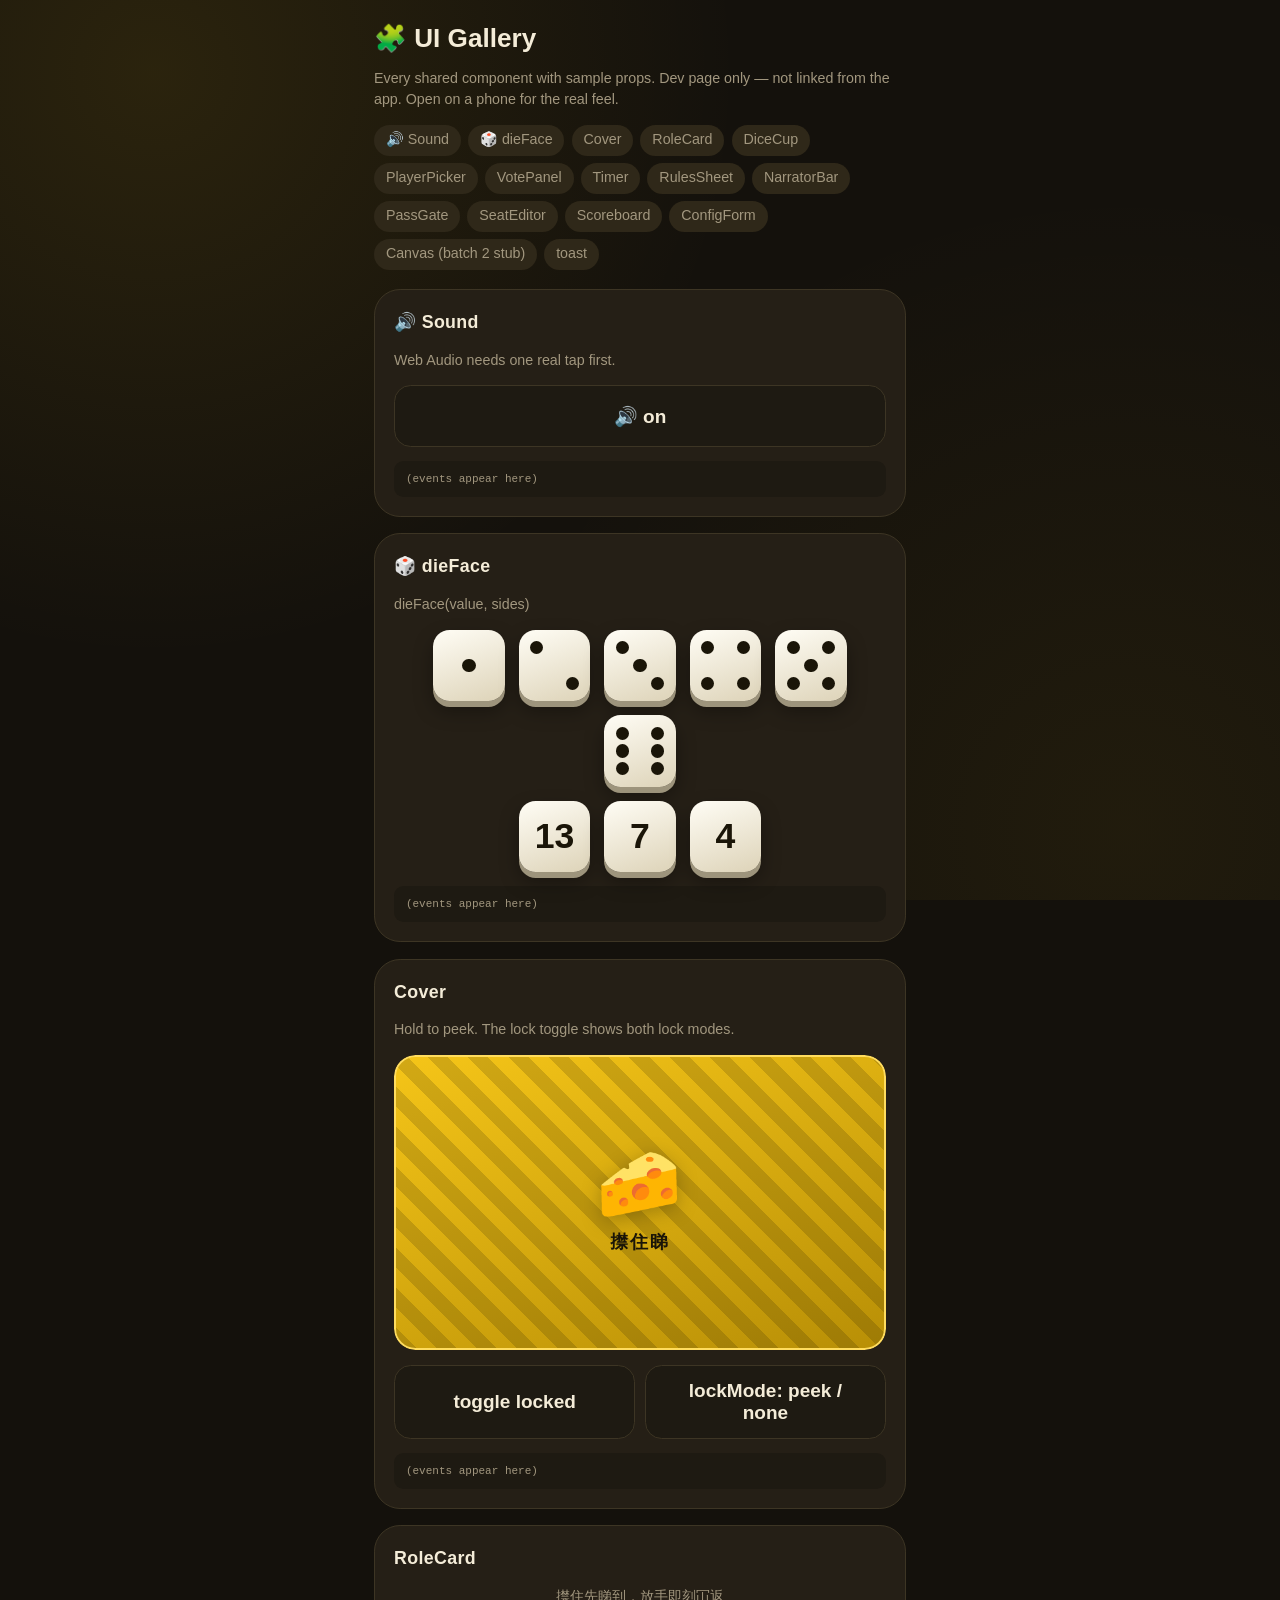
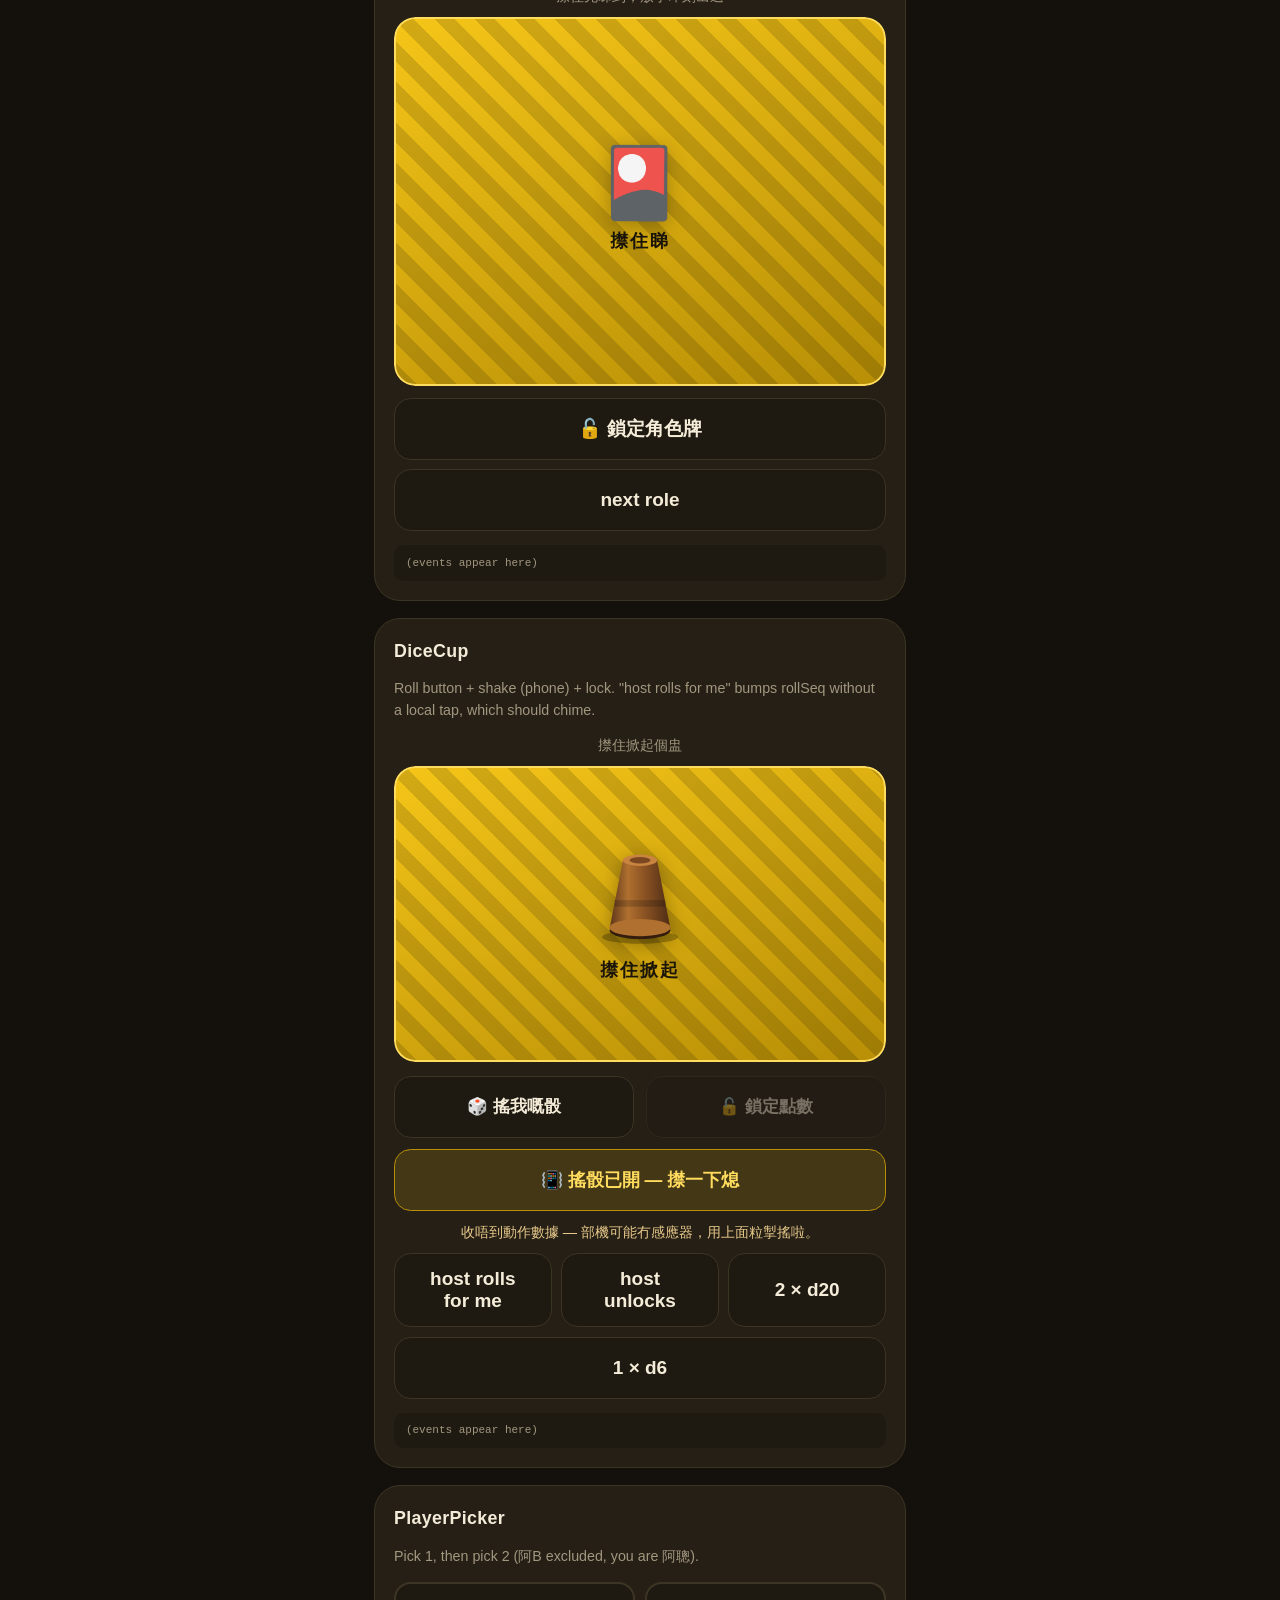
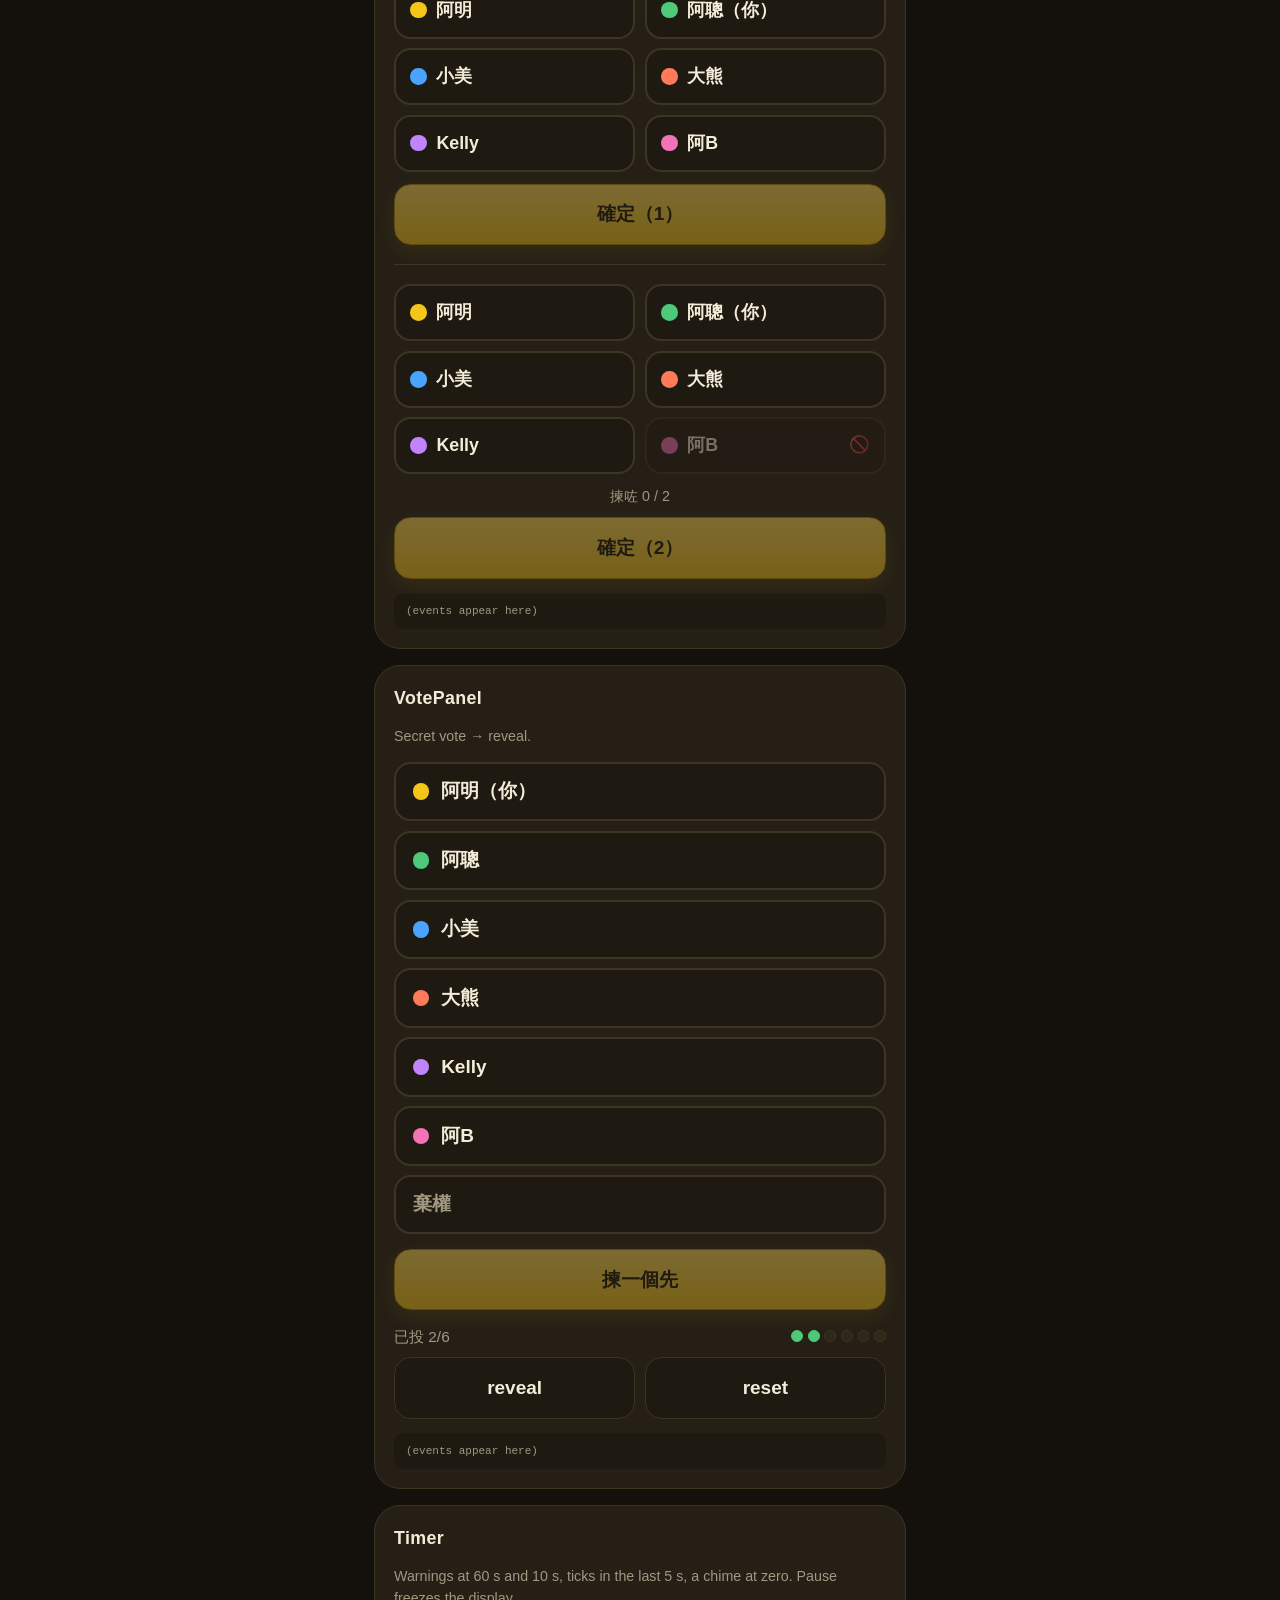
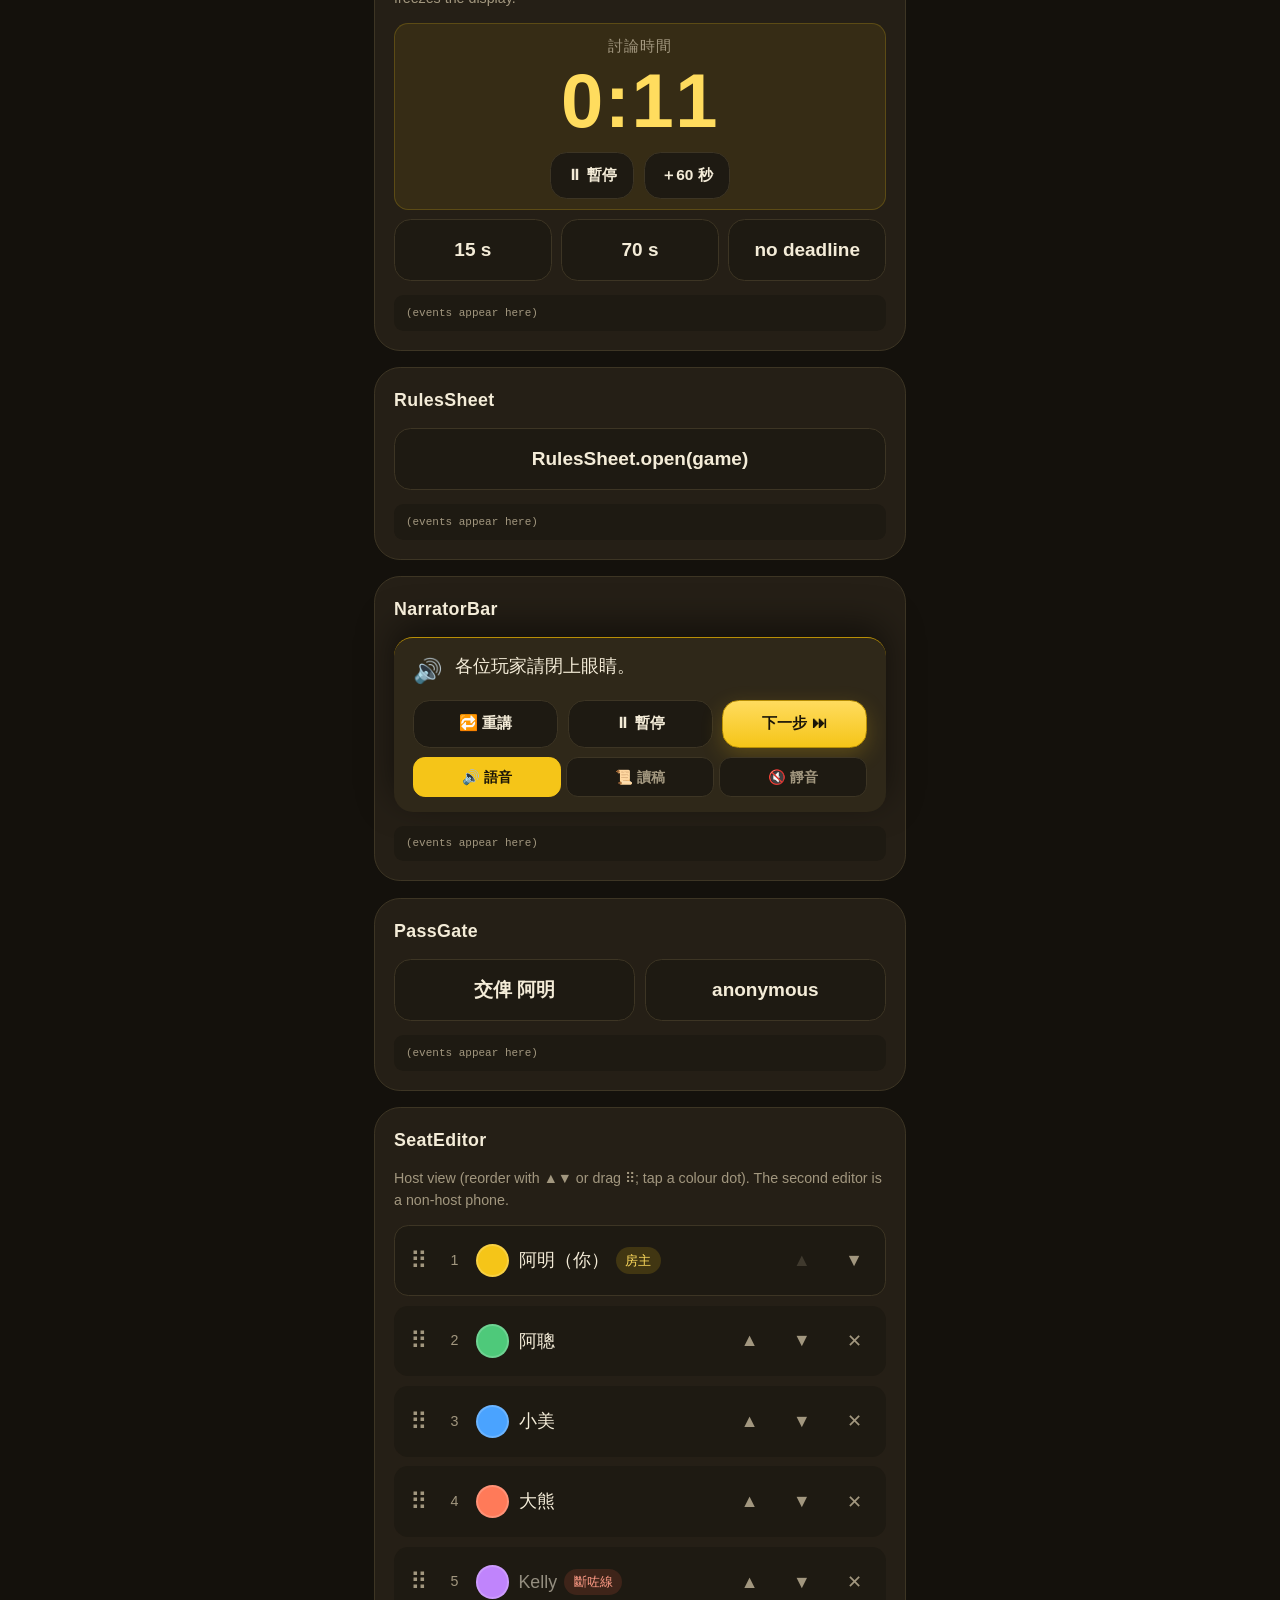
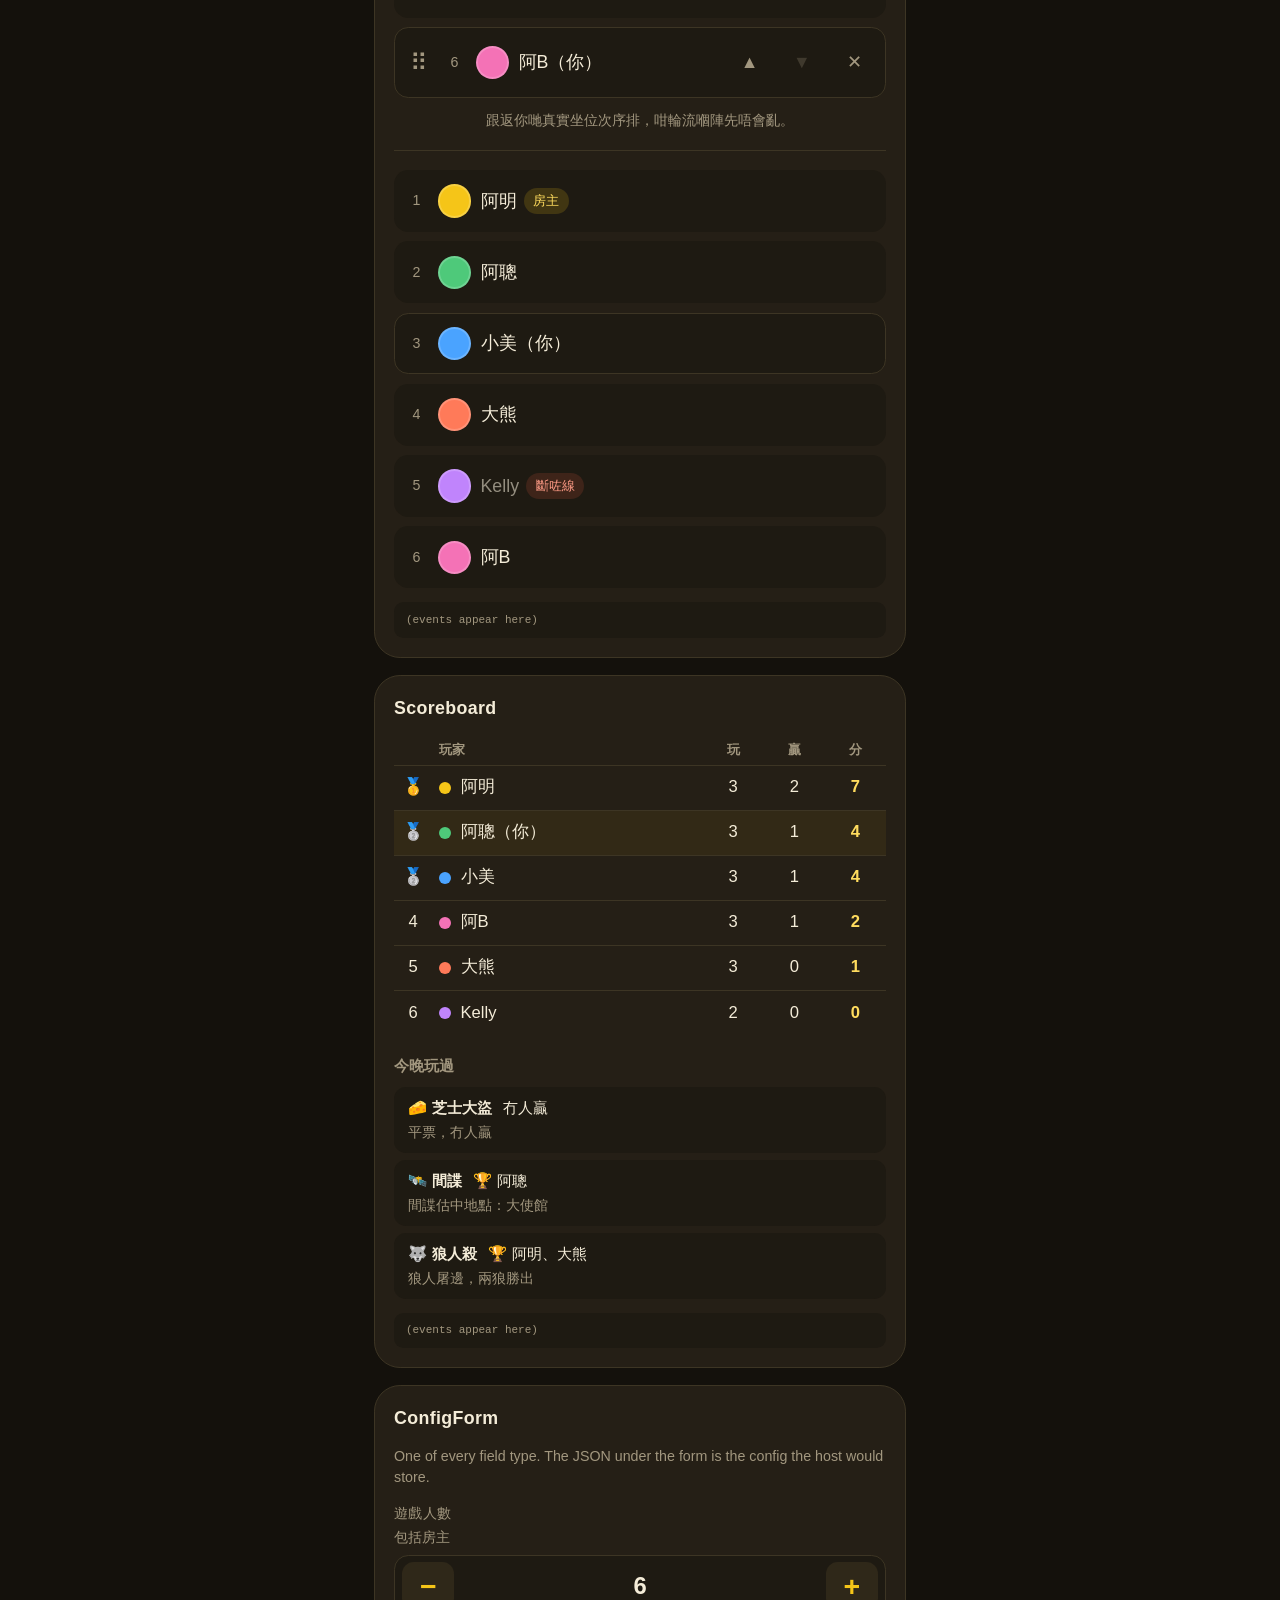
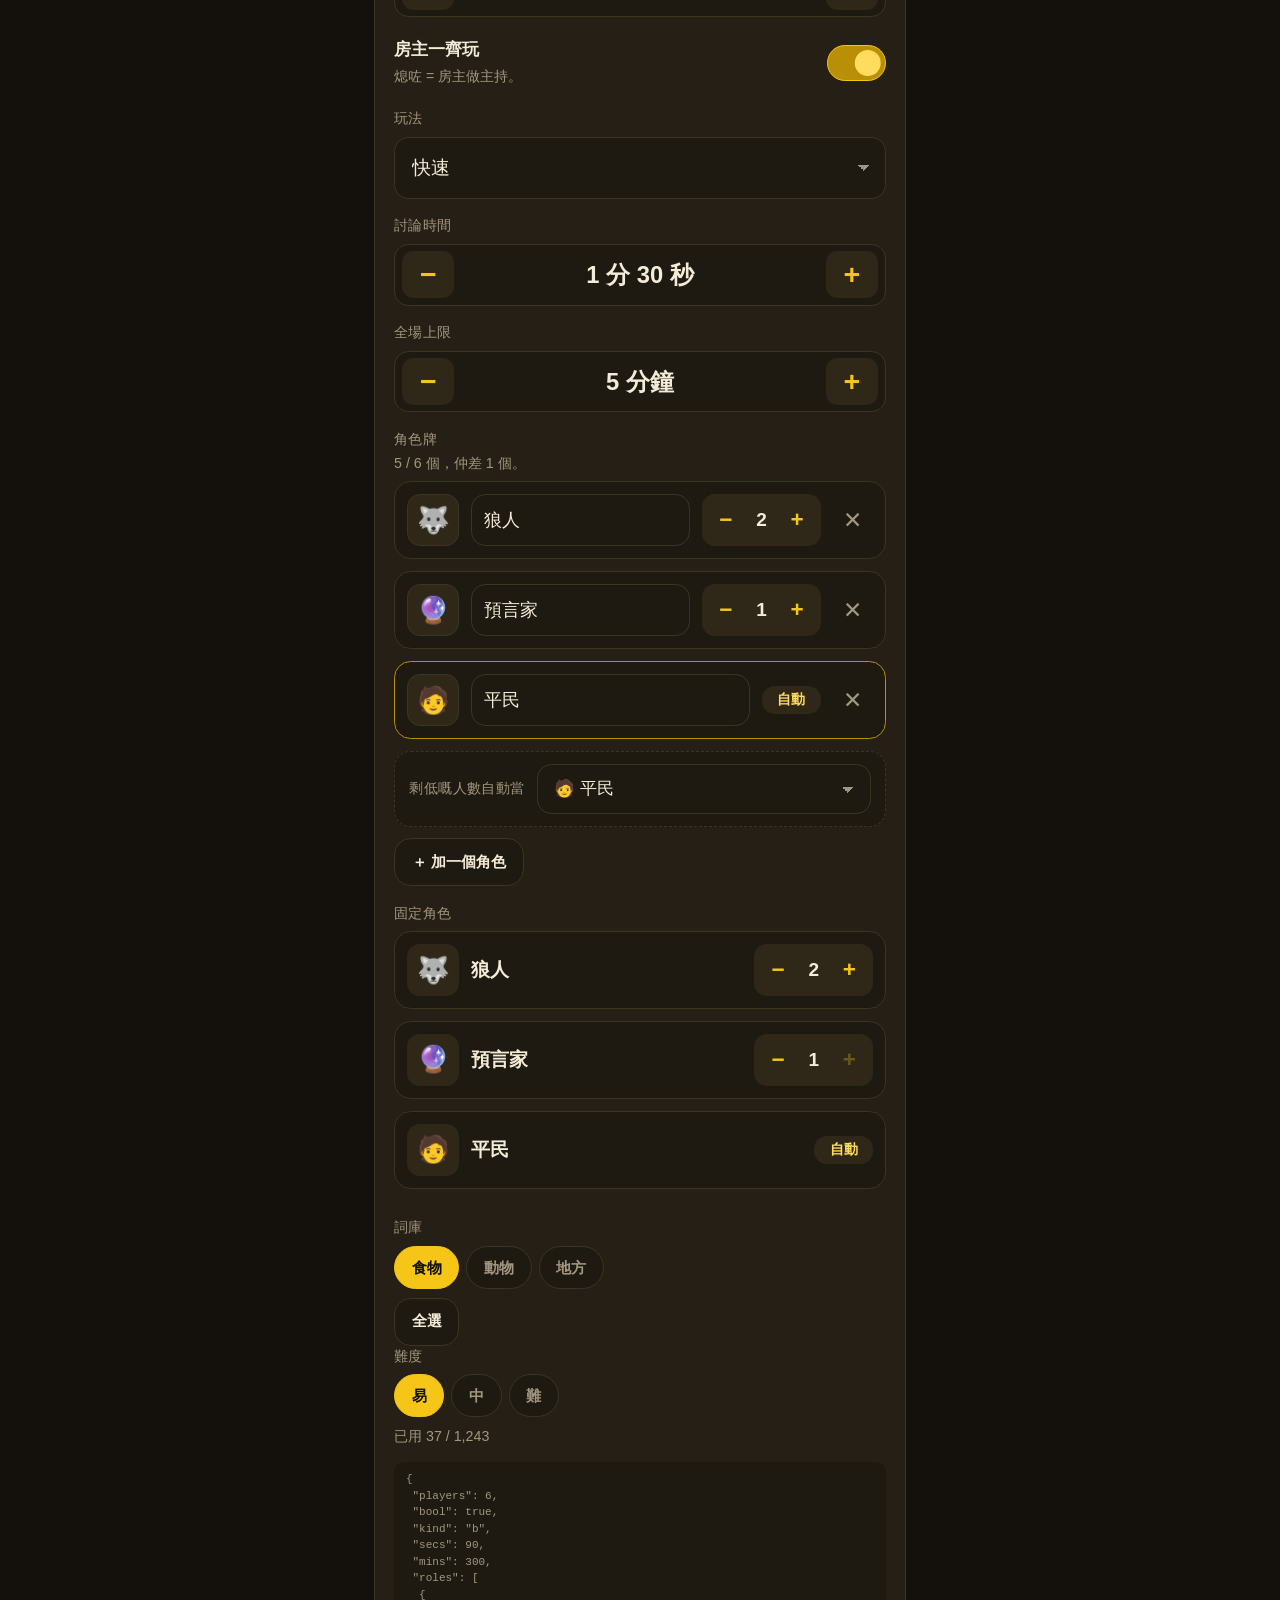
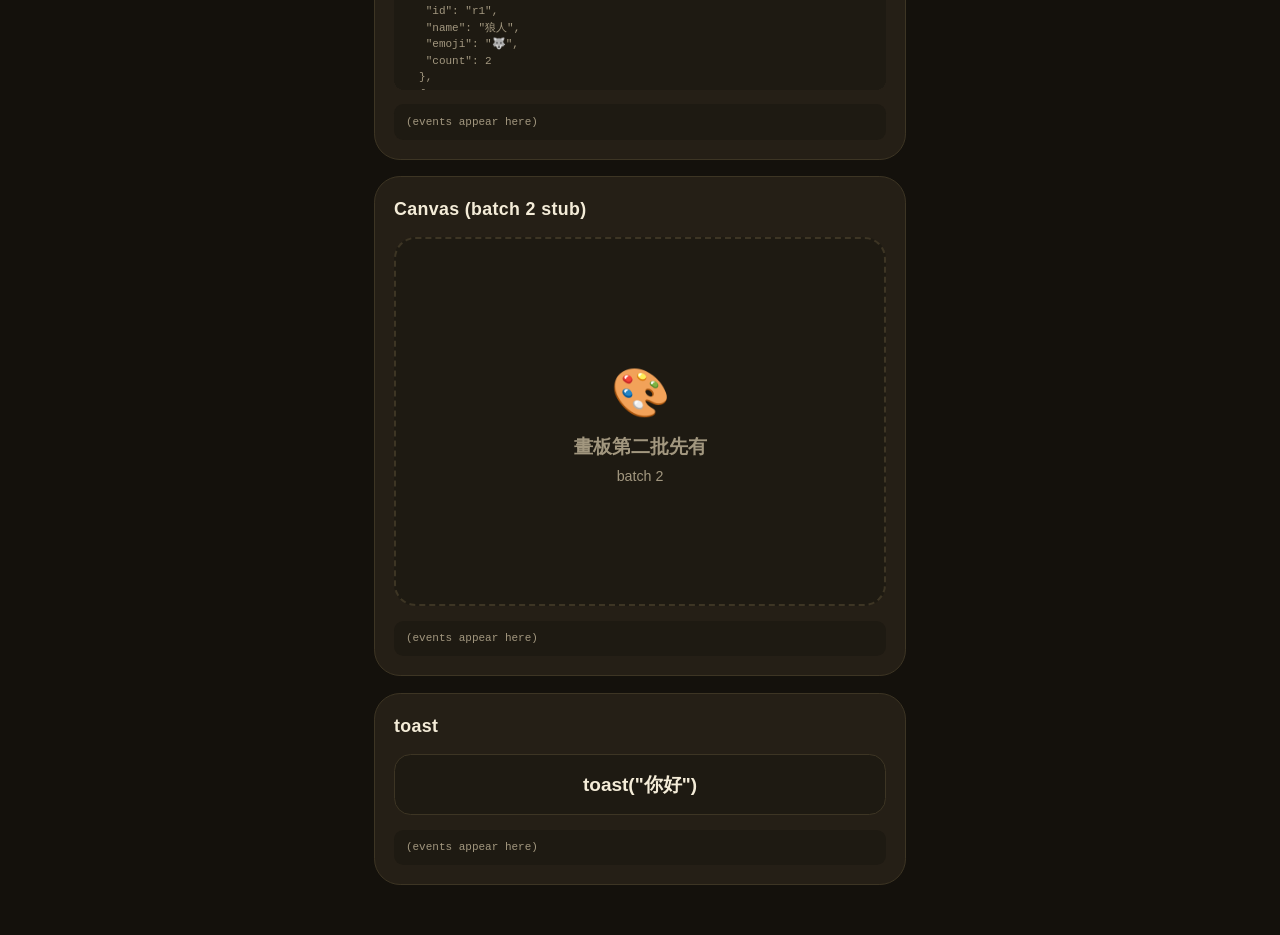
==== ui-gallery.html @ 23679615 "桌遊盒 v2 (batch 1 preview): multi-game hub framework + five games Turns the single Cheese Thief helper" ====
<!DOCTYPE html>
<html lang="zh-Hant-HK">
<head>
<meta charset="utf-8">
<meta name="viewport" content="width=device-width, initial-scale=1, viewport-fit=cover, maximum-scale=1, user-scalable=no">
<meta name="theme-color" content="#14110c">
<title>🧩 UI Gallery</title>
<link rel="stylesheet" href="css/base.css?v=1">
<style>
  /* gallery-only chrome */
  .g-note { color: var(--text-dim); font-size: .75rem; margin: 0 0 .75rem; }
  .g-log { font: 11px/1.5 ui-monospace, Menlo, Consolas, monospace; color: var(--text-dim); background: var(--bg-2); border-radius: .5rem; padding: .5rem .625rem; margin-top: .75rem; max-height: 7rem; overflow: auto; white-space: pre-wrap; word-break: break-all; }
  .g-row { display: flex; gap: .5rem; flex-wrap: wrap; margin: .5rem 0; }
  .g-row .btn { width: auto; flex: 1; min-width: 7rem; }
  .g-nav { display: flex; flex-wrap: wrap; gap: .375rem; margin-bottom: 1rem; }
  .g-nav a { font-size: .75rem; padding: .25rem .625rem; border-radius: 99px; background: var(--surface-2); color: var(--text-dim); text-decoration: none; }
  h1.g-title { font-size: 1.375rem; margin: 0 0 .5rem; }
</style>
</head>
<body>
<div id="app">
  <h1 class="g-title">🧩 UI Gallery</h1>
  <p class="g-note">Every shared component with sample props. Dev page only — not linked from the app. Open on a phone for the real feel.</p>
  <nav class="g-nav" id="nav"></nav>
  <div id="sections"></div>
</div>
<div class="toast" id="toast" role="status" aria-live="polite"></div>

<script type="module">
import { el, dieFace, toast } from './js/ui/dom.js?v=1';
import {
  Cover, RoleCard, DiceCup, PlayerPicker, VotePanel, Timer, Canvas, RulesSheet, NarratorBar,
  PassGate, SeatEditor, Scoreboard, ConfigForm,
} from './js/ui/components/index.js?v=1';
import { setMuted, isMuted, primeAudio } from './js/core/sfx.js?v=1';

const sections = document.getElementById('sections');
const nav = document.getElementById('nav');

/** A titled card; returns { body, log(text) }. */
function section(id, title, note) {
  const logBox = el('div', { class: 'g-log', text: '(events appear here)' });
  let lines = [];
  const body = el('div');
  const card = el('div', { class: 'card', id }, el('div', { class: 'card-head' }, el('h3', { text: title })),
    note ? el('p', { class: 'g-note', text: note }) : null, body, logBox);
  sections.append(card);
  nav.append(el('a', { href: `#${id}`, text: title }));
  return {
    body,
    log(text) {
      lines = [`${new Date().toLocaleTimeString('en-GB')} ${text}`, ...lines].slice(0, 8);
      logBox.textContent = lines.join('\n');
    },
  };
}
const btn = (label, fn, cls = 'btn btn-ghost') => el('button', { class: cls, type: 'button', onclick: fn }, label);

// ---------- sample data ----------
const COLORS = ['#f5c518', '#4ec97a', '#4aa3ff', '#ff7a59', '#c084fc', '#f472b6'];
const NAMES = ['阿明', '阿聰', '小美', '大熊', 'Kelly', '阿B'];
let players = NAMES.map((name, i) => ({
  id: `p${i + 1}`, name, seat: i, color: COLORS[i], connected: i !== 4, isHost: i === 0, spectator: false,
}));

// ---------- sound ----------
{
  const s = section('sound', '🔊 Sound', 'Web Audio needs one real tap first.');
  const b = btn(isMuted() ? '🔇 muted' : '🔊 on', () => {
    setMuted(!isMuted());
    primeAudio();
    b.textContent = isMuted() ? '🔇 muted' : '🔊 on';
  });
  s.body.append(b);
}

// ---------- dom helpers ----------
{
  const s = section('dice', '🎲 dieFace', 'dieFace(value, sides)');
  s.body.append(
    el('div', { class: 'dice-row' }, [1, 2, 3, 4, 5, 6].map((v) => dieFace(v))),
    el('div', { class: 'dice-row', style: { marginTop: '.75rem' } }, [dieFace(13, 20), dieFace(7, 8), dieFace(4, 4)]));
}

// ---------- Cover ----------
{
  const s = section('cover', 'Cover', 'Hold to peek. The lock toggle shows both lock modes.');
  let locked = false;
  let mode = 'peek';
  const front = el('div', {}, el('div', { class: 'role-emoji', text: '🕵️' }), el('div', { class: 'role-name', text: '臥底' }));
  const c = Cover({ front, backArt: '🧀', backLabel: '㩒住睇', onOpen: (o) => s.log(`onOpen(${o})`) });
  const paint = () => c.update({ front, backArt: '🧀', backLabel: '㩒住睇', lockMode: mode, locked, onOpen: (o) => s.log(`onOpen(${o})`) });
  paint();
  s.body.append(c.el, el('div', { class: 'g-row' },
    btn('toggle locked', () => { locked = !locked; paint(); s.log(`locked=${locked}`); }),
    btn('lockMode: peek / none', (e) => { mode = mode === 'peek' ? 'none' : 'peek'; paint(); e.target.textContent = `lockMode: ${mode}`; })));
}

// ---------- RoleCard ----------
{
  const s = section('rolecard', 'RoleCard');
  const roles = [
    { emoji: '🐺', name: '狼人', team: 'wolf', text: '夜晚同拍檔一齊殺一個人，白天扮好人。' },
    { emoji: '🔮', name: '預言家', team: 'good', text: '每晚查一個人嘅身份。' },
    { emoji: '🦝', name: '強盜', team: 'neutral', text: '夜晚同另一個人換牌，再睇自己新身份。' },
    null,
  ];
  let i = 0;
  let locked = false;
  const rc = RoleCard({});
  const paint = () => rc.update({
    role: roles[i], locked, hint: undefined,
    onLockToggle: () => { locked = !locked; paint(); s.log(`onLockToggle → locked=${locked}`); },
    onOpen: (o) => s.log(`onOpen(${o})`),
  });
  paint();
  s.body.append(rc.el, el('div', { class: 'g-row' }, btn('next role', () => { i = (i + 1) % roles.length; paint(); })));
}

// ---------- DiceCup ----------
{
  const s = section('dicecup', 'DiceCup', 'Roll button + shake (phone) + lock. "host rolls for me" bumps rollSeq without a local tap, which should chime.');
  let dice = null, seq = 0, lockedRoll = false, sides = 6, count = 1;
  const roll = () => Array.from({ length: count }, () => 1 + Math.floor(Math.random() * sides));
  const cup = DiceCup({});
  const paint = () => cup.update({
    dice, sides, rollSeq: seq, canRoll: true, lockedRoll, shakeToRoll: true,
    onRoll: () => { dice = roll(); seq++; paint(); s.log(`onRoll → [${dice}] seq=${seq}`); },
    onLock: () => { lockedRoll = true; paint(); s.log('onLock'); },
  });
  paint();
  s.body.append(cup.el, el('div', { class: 'g-row' },
    btn('host rolls for me', () => { dice = roll(); seq++; paint(); s.log(`remote roll seq=${seq}`); }),
    btn('host unlocks', () => { lockedRoll = false; paint(); }),
    btn('2 × d20', () => { count = 2; sides = 20; dice = null; paint(); }),
    btn('1 × d6', () => { count = 1; sides = 6; dice = null; paint(); })));
}

// ---------- PlayerPicker ----------
{
  const s = section('picker', 'PlayerPicker', 'Pick 1, then pick 2 (阿B excluded, you are 阿聰).');
  const mk = (count, exclude) => {
    let selected = [];
    const pk = PlayerPicker({});
    const paint = () => pk.update({
      players, me: 'p2', count, exclude, selected, confirmLabel: `確定（${count}）`,
      onChange: (sel) => { selected = sel; s.log(`onChange ${JSON.stringify(sel)}`); },
      onConfirm: (sel) => s.log(`onConfirm ${JSON.stringify(sel)}`),
    });
    paint();
    return pk.el;
  };
  s.body.append(mk(1, []), el('hr', { style: { border: 0, borderTop: '1px solid var(--line)', margin: '1rem 0' } }), mk(2, ['p6']));
}

// ---------- VotePanel ----------
{
  const s = section('vote', 'VotePanel', 'Secret vote → reveal.');
  let myVote, done = 2, reveal = null;
  const vp = VotePanel({});
  const paint = () => vp.update({
    players, candidates: players.map((p) => p.id), me: 'p1', myVote, allowAbstain: true,
    progress: { done, total: players.length }, reveal,
    onVote: (v) => { myVote = v; done = Math.min(players.length, done + 1); paint(); s.log(`onVote(${v})`); },
  });
  paint();
  s.body.append(vp.el, el('div', { class: 'g-row' },
    btn('reveal', () => {
      reveal = { counts: { p3: 3, p2: 2, p5: 1 }, top: ['p3'], votes: { p1: 'p3', p2: 'p5', p3: 'p2', p4: 'p3', p5: 'p2', p6: 'p3' } };
      paint();
    }),
    btn('reset', () => { myVote = undefined; done = 2; reveal = null; paint(); })));
}

// ---------- Timer ----------
{
  const s = section('timer', 'Timer', 'Warnings at 60 s and 10 s, ticks in the last 5 s, a chime at zero. Pause freezes the display.');
  let deadline = Date.now() + 15 * 1000, paused = false;
  const t = Timer({});
  const paint = () => t.update({
    deadline, now: () => Date.now(), label: '討論時間', paused, warnAt: [60, 10],
    onExtend: () => { deadline += 60000; paint(); s.log('+60 s'); },
    onTogglePause: () => { paused = !paused; paint(); s.log(`paused=${paused}`); },
  });
  paint();
  s.body.append(t.el, el('div', { class: 'g-row' },
    btn('15 s', () => { deadline = Date.now() + 15000; paused = false; paint(); }),
    btn('70 s', () => { deadline = Date.now() + 70000; paused = false; paint(); }),
    btn('no deadline', () => { deadline = null; paint(); })));
}

// ---------- RulesSheet ----------
const sampleGame = {
  meta: { id: 'demo', name: '狼人殺', emoji: '🐺', accent: '#e4573d', blurb: '天黑請閉眼，狼人殺人、好人搵狼。' },
  rules: {
    quick: ['每人一張秘密身份牌。', '夜晚狼人叫醒，揀一個人殺。', '天光後大家討論，投票放逐一個人。', '狼人死晒好人贏；好人少過狼人，狼人贏。'],
    roles: [
      { id: 'wolf', name: '狼人', emoji: '🐺', team: 'wolf', text: '夜晚殺人。' },
      { id: 'seer', name: '預言家', emoji: '🔮', team: 'good', text: '每晚查一個人。' },
      { id: 'witch', name: '女巫', emoji: '🧪', team: 'good', text: '一瓶解藥、一瓶毒藥。' },
      { id: 'tanner', name: '皮匠', emoji: '🧵', team: 'neutral', text: '被投出局先贏。' },
    ],
    sections: [
      { title: '勝利條件', body: '好人：所有狼人出局。\n狼人：狼人數量不少於好人。' },
      { title: '平票點算', body: '平票嘅人再發言一次，然後重投；再平票就冇人出局。' },
    ],
  },
};
{
  const s = section('rules', 'RulesSheet');
  s.body.append(btn('RulesSheet.open(game)', () => RulesSheet.open(sampleGame)));
}

// ---------- NarratorBar ----------
{
  const s = section('narrator', 'NarratorBar');
  let mode = 'voice', paused = false, n = 0;
  const lines = ['各位玩家請閉上眼睛。', '狼人請張開眼睛，互相確認身份。', null];
  const bar = NarratorBar({});
  const paint = () => bar.update({
    cue: lines[n] ? { id: `c${n}`, text: lines[n] } : null, mode, paused,
    onReplay: () => s.log('onReplay'),
    onNext: () => { n = (n + 1) % lines.length; paint(); s.log('onNext'); },
    onPause: () => { paused = !paused; paint(); },
    onMode: (m) => { mode = m; paint(); s.log(`onMode(${m})`); },
  });
  paint();
  // The real bar is position: fixed. In the gallery keep it in flow so it can be inspected.
  bar.el.style.position = 'static';
  bar.el.style.borderRadius = '1rem';
  s.body.append(bar.el);
}

// ---------- PassGate ----------
{
  const s = section('gate', 'PassGate');
  s.body.append(el('div', { class: 'g-row' },
    btn('交俾 阿明', async () => { await PassGate.show({ title: '交俾 阿明', subtitle: '其他人唔好望' }); s.log('阿明 tapped'); }),
    btn('anonymous', async () => { await PassGate.show({ title: '預言家請拎起部手機', subtitle: '其他人閉埋眼，唔好望' }); s.log('anonymous tapped'); })));
}

// ---------- SeatEditor ----------
{
  const s = section('seats', 'SeatEditor', 'Host view (reorder with ▲▼ or drag ⠿; tap a colour dot). The second editor is a non-host phone.');
  const se = SeatEditor({});
  const ro = SeatEditor({});
  const paint = () => {
    se.update({
      players, me: 'p1', mySeats: ['p1', 'p6'], isHost: true,
      onMove: (pid, index) => {
        const from = players.findIndex((p) => p.id === pid);
        const next = players.slice();
        const [p] = next.splice(from, 1);
        next.splice(index, 0, p);
        players = next.map((x, i) => ({ ...x, seat: i }));
        s.log(`onMove(${pid}, ${index})`);
        paint();
      },
      onColor: (pid, c) => { players = players.map((p) => (p.id === pid ? { ...p, color: c } : p)); s.log(`onColor(${pid}, ${c})`); paint(); },
      onKick: (pid) => { players = players.filter((p) => p.id !== pid).map((x, i) => ({ ...x, seat: i })); s.log(`onKick(${pid})`); paint(); },
    });
    ro.update({ players, me: 'p3', mySeats: ['p3'], isHost: false, onColor: (pid, c) => { players = players.map((p) => (p.id === pid ? { ...p, color: c } : p)); paint(); } });
  };
  paint();
  s.body.append(se.el, el('hr', { style: { border: 0, borderTop: '1px solid var(--line)', margin: '1rem 0' } }), ro.el);
}

// ---------- Scoreboard ----------
{
  const s = section('score', 'Scoreboard');
  const sb = Scoreboard({});
  sb.update({
    players,
    scoreboard: { p1: { played: 3, wins: 2, points: 7 }, p2: { played: 3, wins: 1, points: 4 }, p3: { played: 3, wins: 1, points: 4 }, p4: { played: 3, wins: 0, points: 1 }, p5: { played: 2, wins: 0, points: 0 }, p6: { played: 3, wins: 1, points: 2 } },
    history: [
      { gameId: 'werewolf', winners: ['p1', 'p4'], summary: '狼人屠邊，兩狼勝出' },
      { gameId: 'spyfall', winners: ['p2'], summary: '間諜估中地點：大使館' },
      { gameId: 'cheese-thief', winners: [], summary: '平票，冇人贏' },
    ],
    games: { werewolf: { emoji: '🐺', name: '狼人殺' }, spyfall: { emoji: '🛰️', name: '間諜' }, 'cheese-thief': { emoji: '🧀', name: '芝士大盜' } },
    me: 'p2',
  });
  s.body.append(sb.el);
}

// ---------- ConfigForm ----------
{
  const s = section('config', 'ConfigForm', 'One of every field type. The JSON under the form is the config the host would store.');
  let value = {
    players: 6, bool: true, kind: 'b', secs: 90, mins: 300,
    roles: [
      { id: 'r1', name: '狼人', emoji: '🐺', count: 2 },
      { id: 'r2', name: '預言家', emoji: '🔮', count: 1 },
      { id: 'r3', name: '平民', emoji: '🧑', count: 0, filler: true },
    ],
    counts: { wolf: 2, seer: 1 },
    words: { cats: ['food'], levels: [1] },
  };
  const fields = [
    { key: 'players', label: '遊戲人數', type: 'int', min: 3, max: 12, help: '包括房主' },
    { key: 'bool', label: '房主一齊玩', type: 'bool', help: '熄咗 = 房主做主持。' },
    { key: 'kind', label: '玩法', type: 'select', options: [{ value: 'a', label: '標準' }, { value: 'b', label: '快速' }, { value: 'c', label: '瘋狂' }] },
    { key: 'secs', label: '討論時間', type: 'seconds', min: 30, max: 180 },
    { key: 'mins', label: '全場上限', type: 'seconds', min: 60, max: 900 },
    { key: 'roles', label: '角色牌', type: 'roles', min: 0, max: 6, help: '5 / 6 個，仲差 1 個。' },
    { key: 'counts', label: '固定角色', type: 'roles', min: 0, max: 4, options: [{ id: 'wolf', name: '狼人', emoji: '🐺' }, { id: 'seer', name: '預言家', emoji: '🔮', max: 1 }, { id: 'villager', name: '平民', emoji: '🧑', auto: true }] },
    { key: 'words', label: '詞庫', type: 'categories', options: [{ value: 'food', label: '食物' }, { value: 'animal', label: '動物' }, { value: 'place', label: '地方' }], levels: [{ value: 1, label: '易' }, { value: 2, label: '中' }, { value: 3, label: '難' }], stats: { used: 37, total: 1243 } },
  ];
  const out = el('div', { class: 'g-log', style: { maxHeight: '12rem' } });
  const cf = ConfigForm({});
  const paint = () => {
    cf.update({ fields, value, onChange: (cfg) => { value = cfg; paint(); } });
    out.textContent = JSON.stringify(value, null, 1);
  };
  paint();
  s.body.append(cf.el, out);
}

// ---------- Canvas ----------
{
  const s = section('canvas', 'Canvas (batch 2 stub)');
  const c = Canvas({ mode: 'view' });
  s.body.append(c.el);
}

// ---------- toast ----------
{
  const s = section('toast', 'toast');
  s.body.append(btn('toast("你好")', () => toast('你好，呢個係 toast')));
}
</script>
</body>
</html>
---- css/base.css ----
/* ============================================================
   桌遊盒 — mobile-first party game hub.

   Everything is sized in rem, and the root font size tracks the viewport
   width. The whole UI therefore scales with the phone instead of reflowing:
   proportions are identical on a 320px SE and a 430px Pro Max, just bigger.
   4.1vw ≈ 16px at the 390px design width; the clamp stops it shrinking to
   nothing on tiny screens or ballooning on a tablet, where #app's max-width
   takes over and centres the column.

   Layout of this file:
     1. tokens, reset, page            6. dice keypad (room codes)
     2. screens, topbar, cards         7. lists, chips, misc
     3. form controls                  8. component styles (.c-<name>)
     4. buttons                        9. shell screens (home, lobby, play, results)
     5. dice + cover (v1 mechanics)   10. overlays (toast, netbar, night dim)
   ============================================================ */

/* ---------- 1. tokens, reset, page ---------- */

:root {
  --bg:        #14110c;
  --bg-2:      #1e1a12;
  --surface:   #251f16;
  --surface-2: #2f2819;
  --line:      #3d3524;
  --text:      #f4ecd8;
  --text-dim:  #a2977f;
  --cheese:    #f5c518;
  --cheese-2:  #ffdc5e;
  --cheese-dk: #b88f06;
  --danger:    #e4573d;
  --ok:        #4ec97a;
  --accent:    var(--cheese);   /* each game overrides this on its own screen */
  --radius:    0.875rem;
  --radius-lg: 1.375rem;
  --tap:       3.25rem;
  --safe-b:    env(safe-area-inset-bottom, 0px);
  --safe-t:    env(safe-area-inset-top, 0px);
}

* { box-sizing: border-box; -webkit-tap-highlight-color: transparent; }
[hidden] { display: none !important; }

html {
  font-size: clamp(13px, 4.1vw, 19px);
  -webkit-text-size-adjust: 100%;
  text-size-adjust: 100%;
}

body {
  margin: 0;
  padding: 0;
  background: var(--bg);
  color: var(--text);
  font-family: -apple-system, BlinkMacSystemFont, "Segoe UI",
               "Noto Sans TC", "PingFang HK", "Microsoft JhengHei", sans-serif;
  font-size: 1rem;
  line-height: 1.5;
  overscroll-behavior-y: contain;
  background-image:
    radial-gradient(circle at 12% 8%,  rgba(245,197,24,.10), transparent 42%),
    radial-gradient(circle at 88% 92%, rgba(245,197,24,.06), transparent 46%);
  background-attachment: fixed;
  min-height: 100vh;
  min-height: 100dvh;
}
body.modal-open { overflow: hidden; }

#app {
  max-width: 30rem;
  margin: 0 auto;
  padding: calc(1rem + var(--safe-t)) 1rem calc(1.75rem + var(--safe-b));
}

.hidden { display: none !important; }

h1, h2, h3, h4 { font-weight: 700; }

/* ---------- 2. screens, topbar, cards ---------- */

.screen { animation: fade .18s ease-out; }
@keyframes fade { from { opacity: 0; transform: translateY(.375rem); } to { opacity: 1; transform: none; } }

.boot {
  min-height: 60vh; display: grid; place-content: center; gap: .75rem;
  text-align: center; color: var(--text-dim); font-size: .9375rem;
}
.boot-emoji { font-size: 3.5rem; line-height: 1; animation: bob 2.4s ease-in-out infinite; }
.boot-err { color: #ff9b86; font-size: .8125rem; max-width: 22rem; margin-inline: auto; word-break: break-word; }
.boot .btn { margin-top: .5rem; }

.topbar { display: flex; align-items: center; gap: .5rem; margin: 0 0 1rem; }
.topbar h2 { flex: 1; margin: 0; font-size: 1.125rem; font-weight: 700; text-align: center; }
.topbar .spacer { width: 2.5rem; }
.icon-btn {
  width: 2.5rem; height: 2.5rem; flex: none;
  border: 1px solid var(--line); border-radius: .75rem;
  background: var(--surface); color: var(--text);
  font-size: 1.625rem; line-height: 1; cursor: pointer;
  display: grid; place-items: center; font-family: inherit; padding: 0;
}
.icon-btn:active { background: var(--surface-2); }
.icon-btn.sm { font-size: 1.125rem; }
.sound-btn { font-size: 1.125rem; }
.sound-btn.off { opacity: .45; }

.card {
  background: var(--surface);
  border: 1px solid var(--line);
  border-radius: var(--radius-lg);
  padding: 1rem;
  margin-bottom: .875rem;
}
.card-head {
  display: flex; align-items: center; justify-content: space-between;
  gap: .625rem; margin-bottom: .75rem;
}
.card-head h3 { margin: 0; font-size: .9375rem; font-weight: 700; letter-spacing: .02em; }
.card-head .hint, .hint { color: var(--text-dim); font-size: .75rem; font-weight: 400; }
.card.is-flat { background: transparent; border-style: dashed; }

/* ---------- 3. form controls ---------- */

.field { display: block; margin-bottom: .875rem; }
.field:last-child { margin-bottom: 0; }
.field-label { display: block; font-size: .75rem; color: var(--text-dim); margin-bottom: .375rem; letter-spacing: .03em; }
.field-row { display: flex; gap: .75rem; }
.flex1 { flex: 1; }

input[type=text], .sel, .mini-select {
  width: 100%; height: var(--tap);
  padding: 0 .875rem;
  background: var(--bg-2);
  border: 1px solid var(--line); border-radius: .75rem;
  color: var(--text); font-size: 1rem; font-family: inherit;
  outline: none;
  -webkit-appearance: none; appearance: none;
}
input[type=text]:focus, .sel:focus { border-color: var(--cheese); }
input::placeholder { color: #6b6250; }
input:disabled, .sel:disabled { opacity: .55; }

.sel, .mini-select {
  cursor: pointer;
  background-image: linear-gradient(45deg, transparent 50%, var(--text-dim) 50%),
                    linear-gradient(135deg, var(--text-dim) 50%, transparent 50%);
  background-position: calc(100% - 1.125rem) 1.4375rem, calc(100% - .8125rem) 1.4375rem;
  background-size: .3125rem .3125rem, .3125rem .3125rem; background-repeat: no-repeat;
}
.mini-select {
  width: auto; height: 2.25rem; font-size: .8125rem; padding: 0 2rem 0 .75rem;
  background-position: calc(100% - .875rem) 1rem, calc(100% - .5625rem) 1rem;
}

.stepper {
  display: flex; align-items: center; justify-content: space-between;
  background: var(--bg-2); border: 1px solid var(--line);
  border-radius: .75rem; height: var(--tap); padding: 0 .375rem;
}
.step-btn {
  width: 2.75rem; height: 2.5rem; border: none; border-radius: .625rem;
  background: var(--surface-2); color: var(--cheese);
  font-size: 1.5rem; font-weight: 700; cursor: pointer; font-family: inherit; padding: 0;
}
.step-btn:active { background: var(--cheese); color: #1a1508; }
.step-btn:disabled { opacity: .3; pointer-events: none; }
.stepper output { font-size: 1.25rem; font-weight: 800; font-variant-numeric: tabular-nums; }

.switch-row { display: flex; align-items: center; gap: .75rem; padding: .75rem 0; cursor: pointer; user-select: none; -webkit-user-select: none; }
.switch-row > span:first-child { flex: 1; }
.switch-row strong { display: block; font-size: .875rem; font-weight: 600; }
.switch-row small { display: block; color: var(--text-dim); font-size: .75rem; margin-top: .125rem; }
.switch-row input {
  position: absolute; width: 1px; height: 1px; margin: -1px; padding: 0; border: 0;
  clip-path: inset(50%); overflow: hidden; white-space: nowrap;
}
.switch-row input:focus-visible ~ .switch { outline: 2px solid var(--cheese); outline-offset: .1875rem; }
.switch {
  flex: none; width: 3.125rem; height: 1.875rem; border-radius: .9375rem;
  background: var(--surface-2); border: 1px solid var(--line);
  position: relative; transition: background .18s;
}
.switch::after {
  content: ""; position: absolute; top: .1875rem; left: .1875rem;
  width: 1.375rem; height: 1.375rem; border-radius: 50%;
  background: var(--text-dim); transition: transform .18s, background .18s;
}
.switch-row input:checked ~ .switch { background: var(--cheese-dk); border-color: var(--cheese); }
.switch-row input:checked ~ .switch::after { transform: translateX(1.25rem); background: var(--cheese-2); }

input[type=range] { width: 100%; accent-color: var(--cheese); height: 2rem; margin: 0; }

/* segmented control: narration mode, picker filters */
.seg { display: flex; gap: .25rem; padding: .1875rem; background: var(--bg-2); border: 1px solid var(--line); border-radius: .75rem; }
.seg button {
  flex: 1; min-height: 2.375rem; border: none; border-radius: .5625rem; background: transparent;
  color: var(--text-dim); font: inherit; font-size: .8125rem; font-weight: 600; cursor: pointer; padding: 0 .375rem;
}
.seg button.on { background: var(--cheese); color: #1a1508; }

/* ---------- 4. buttons ---------- */

.btn {
  display: flex; align-items: center; justify-content: center; gap: .5rem;
  width: 100%; min-height: var(--tap);
  padding: .75rem 1.125rem; margin: 0;
  border: 1px solid var(--line); border-radius: .875rem;
  background: var(--surface-2); color: var(--text);
  font-size: 1rem; font-weight: 600; font-family: inherit;
  cursor: pointer; transition: transform .08s, filter .15s;
}
.btn:active { transform: scale(.975); }
.btn[disabled] { opacity: .4; pointer-events: none; }
.btn-lg { min-height: 3.625rem; font-size: 1.0625rem; font-weight: 700; margin-bottom: .75rem; }
.btn-sm { min-height: 2.5rem; font-size: .8125rem; padding: .5rem .875rem; width: auto; }
.btn-icon { font-size: 1.25rem; }
.btn-primary {
  background: linear-gradient(180deg, var(--cheese-2), var(--cheese));
  border-color: var(--cheese-dk); color: #1a1508;
  box-shadow: 0 .375rem 1.125rem rgba(245,197,24,.22);
}
.btn-ghost { background: var(--bg-2); }
.btn-danger { background: rgba(228,87,61,.14); border-color: rgba(228,87,61,.5); color: #ff9b86; }
.btn-locked { background: rgba(245,197,24,.14); border-color: var(--cheese-dk); color: var(--cheese-2); }
.btn-accent {
  background: var(--accent); border-color: transparent; color: #14110c;
}
.stack .btn { margin-bottom: .75rem; }
.grid2 { display: grid; grid-template-columns: 1fr 1fr; gap: .625rem; margin-bottom: .625rem; }
.grid2 .btn { font-size: .875rem; padding: .625rem; }
.grid2.tight { margin-bottom: 0; }

/* ---------- 5. dice + cover (the 「冚住」 mechanic, from v1) ---------- */

.die {
  width: 3.75rem; height: 3.75rem; border-radius: .875rem;
  background: linear-gradient(160deg, #fffdf5, #ddd3b8);
  color: #1a1508; display: grid; place-items: center;
  font-size: 1.875rem; font-weight: 800; font-variant-numeric: tabular-nums;
  box-shadow: 0 .3125rem 0 #9d947c, 0 .5rem 1rem rgba(0,0,0,.35);
}
.die.pips {
  font-size: 0; padding: .5625rem;
  display: grid; grid-template: repeat(3, 1fr) / repeat(3, 1fr); gap: .1875rem;
}
.die .pip { width: .6875rem; height: .6875rem; border-radius: 50%; background: #1a1508; align-self: center; justify-self: center; }
.dice-row { display: flex; gap: .75rem; flex-wrap: wrap; justify-content: center; }
.dice-sum { margin-top: .75rem; font-size: .8125rem; color: var(--text-dim); text-align: center; }

.c-cover {
  position: relative;
  width: 100%; aspect-ratio: 5 / 3;
  border-radius: 1.125rem; overflow: hidden;
  cursor: pointer; user-select: none; -webkit-user-select: none; -webkit-touch-callout: none;
  touch-action: manipulation;
  margin-bottom: .75rem;
  perspective: 56rem;          /* gives the lid a real hinge as it tips away */
  outline: none;
}
.c-cover:focus-visible { box-shadow: 0 0 0 2px var(--cheese); }
.c-cover-face {
  position: absolute; inset: 0;
  display: flex; flex-direction: column; align-items: center; justify-content: center;
  gap: .5rem; text-align: center; padding: 1rem;
  transition: opacity .16s ease, transform .28s cubic-bezier(.2,.9,.3,1.2);
}
.c-cover-arthost { display: contents; }
.c-cover-back {
  background:
    repeating-linear-gradient(45deg, rgba(0,0,0,.14) 0 .75rem, transparent .75rem 1.5rem),
    linear-gradient(160deg, var(--cheese) 0%, var(--cheese-dk) 100%);
  color: #1a1508; font-weight: 800; font-size: .9375rem; letter-spacing: .12em;
  border: 2px solid var(--cheese-2);
  border-radius: 1.125rem;
  z-index: 2;
}
.c-cover-art { font-size: 3.625rem; line-height: 1; filter: drop-shadow(0 .25rem .5rem rgba(0,0,0,.25)); }
.c-cover-cup { width: 6rem; height: 5.4rem; filter: drop-shadow(0 .25rem .5rem rgba(0,0,0,.3)); }
.c-cover-front {
  background: linear-gradient(165deg, var(--surface-2), var(--bg-2));
  border: 2px solid var(--line); border-radius: 1.125rem;
  z-index: 1;
}
.c-cover.open .c-cover-back { opacity: 0; transform: translateY(-1.125rem) rotateX(58deg); pointer-events: none; }
.c-cover:not(.open) .c-cover-front { opacity: .001; }
.c-cover:active .c-cover-back { filter: brightness(1.08); }
.c-cover.shaking .c-cover-art,
.c-cover.shaking .c-cover-cup { animation: shake .5s ease-in-out; }
@keyframes shake {
  0%,100% { transform: translate(0,0) rotate(0); }
  20% { transform: translate(-.4375rem,-.25rem) rotate(-12deg); }
  40% { transform: translate(.4375rem,.1875rem) rotate(10deg); }
  60% { transform: translate(-.3125rem,.25rem) rotate(-8deg); }
  80% { transform: translate(.3125rem,-.1875rem) rotate(7deg); }
}

/* locked: the cover refuses to lift, and says so */
.c-cover.locked::after {
  content: "🔒"; position: absolute; inset: 0; z-index: 4;
  display: grid; place-items: center; font-size: 2.75rem;
  background: rgba(20,17,12,.62);
  border-radius: 1.125rem; pointer-events: none;
  text-shadow: 0 .25rem .75rem rgba(0,0,0,.6);
}
.c-cover.locked { cursor: default; }

/* pinned: the roll is frozen, but you may still look at your own number */
.c-cover.pinned::after {
  content: "🔒"; position: absolute; top: .5rem; right: .625rem; z-index: 5;
  font-size: 1.25rem; pointer-events: none;
  filter: drop-shadow(0 .125rem .25rem rgba(0,0,0,.55));
}
.denied { animation: nope .32s ease-in-out; }
@keyframes nope {
  0%,100% { transform: translateX(0); }
  25% { transform: translateX(-.5rem); }
  75% { transform: translateX(.5rem); }
}

.role-emoji { font-size: 3.625rem; line-height: 1; }
.role-name { font-size: 1.5625rem; font-weight: 800; letter-spacing: .04em; }
.role-desc { font-size: .8125rem; color: var(--text-dim); max-width: 85%; }

/* ---------- 6. dice keypad (room codes are four dice) ----------
   The four slots and the six keys are all dice, so without help they read
   as one row of ten. The slots get a live neon frame, the next empty one
   pulses, and a tapped die drops in — so the display announces itself as
   the display and the keys stay keys. */

.code-frame {
  position: relative;
  padding: .625rem;
  border-radius: 1.125rem;
  margin-bottom: .75rem;
  background: linear-gradient(90deg,
    #ff5d73, #ffb020, #ffe14d, #4ade80, #38bdf8, #a78bfa, #ff5d73);
  background-size: 300% 100%;
  animation: neonRun 7s linear infinite;
  box-shadow: 0 0 1.5rem rgba(255,225,77,.16);
}
.code-frame::before {
  content: ""; position: absolute; inset: 2px;
  border-radius: 1rem; background: var(--bg-2);
}
.code-frame.ready {
  animation-duration: 2.2s;
  box-shadow: 0 0 1.75rem rgba(78,201,122,.35);
}
@keyframes neonRun { to { background-position: 300% 0; } }

.code-slots {
  position: relative;
  display: grid; grid-template-columns: repeat(4, 1fr); gap: .5rem;
}
.code-slot {
  aspect-ratio: 1; border-radius: .875rem;
  display: grid; place-items: center;
  background: rgba(0,0,0,.25); border: 2px dashed #4a4130;
}
.code-slot.filled { border-color: transparent; background: transparent; }
.code-slot .die { width: 100%; height: 100%; animation: dropIn .3s cubic-bezier(.2,.9,.3,1.5); }
.code-slot.next { border-color: var(--cheese-2); border-style: solid; animation: nextPulse 1.5s ease-in-out infinite; }
.code-slot.next::after {
  content: "?"; color: var(--cheese-2); font-size: 1.5rem; font-weight: 800; opacity: .55;
}
@keyframes nextPulse {
  0%, 100% { box-shadow: 0 0 0 0 rgba(255,220,94,.45); }
  55%      { box-shadow: 0 0 0 .55rem rgba(255,220,94,0); }
}
@keyframes dropIn {
  from { transform: translateY(-.75rem) scale(.55) rotate(-28deg); opacity: 0; }
  to   { transform: none; opacity: 1; }
}

.pad-hint {
  text-align: center; font-size: .75rem; color: var(--text-dim);
  margin: 0 0 .625rem; letter-spacing: .06em;
}
.pad-hint.done { color: #8fe3ad; }

.dice-pad { display: grid; grid-template-columns: repeat(6, 1fr); gap: .5rem; }
.pad-die {
  aspect-ratio: 1; border: none; border-radius: .625rem;
  background: linear-gradient(160deg, #fffdf5, #ddd3b8);
  box-shadow: 0 .1875rem 0 #9d947c, 0 .25rem .5rem rgba(0,0,0,.3);
  cursor: pointer; display: grid;
  grid-template: repeat(3, 1fr) / repeat(3, 1fr);
  gap: .0625rem; padding: .25rem;
}
.pad-die:active { transform: translateY(.1875rem); box-shadow: 0 0 0 #9d947c; }
.pad-die .pip { width: .3125rem; height: .3125rem; border-radius: 50%; background: #1a1508; align-self: center; justify-self: center; }
.pad-actions { display: flex; gap: .625rem; justify-content: center; margin-top: .875rem; }
.pad-actions .btn { flex: 1; }

/* ---------- 7. lists, chips, misc ---------- */

.player-list { list-style: none; margin: 0; padding: 0; display: flex; flex-direction: column; gap: .5rem; }
.player-list li {
  display: flex; align-items: center; gap: .625rem;
  background: var(--bg-2); border-radius: .75rem; padding: .6875rem .8125rem; font-size: .9375rem;
}
.player-list .nm { flex: 1; min-width: 0; overflow: hidden; text-overflow: ellipsis; white-space: nowrap; }
.player-list .empty { justify-content: center; color: var(--text-dim); font-size: .8125rem; }

.tag {
  font-size: .6875rem; padding: .1875rem .5rem; border-radius: 99px;
  background: var(--surface-2); color: var(--text-dim); flex: none; white-space: nowrap;
}
.tag.host { background: rgba(245,197,24,.16); color: var(--cheese-2); }
.tag.off { background: rgba(228,87,61,.16); color: #ff9b86; }
.tag.ok { background: rgba(78,201,122,.14); color: #8fe3ad; }

.pill {
  font-size: .75rem; padding: .25rem .6875rem; border-radius: 99px;
  background: var(--surface-2); color: var(--text-dim);
  font-variant-numeric: tabular-nums; letter-spacing: .06em; flex: none;
}

.dot { width: .625rem; height: .625rem; flex: none; border-radius: 50%; background: var(--seat, var(--cheese)); }

.status { text-align: center; font-size: .8125rem; color: var(--text-dim); min-height: 1.25rem; margin: .25rem 0 0; }
.status.err { color: #ff9b86; }
.status.ok { color: #8fe3ad; }
.fineprint { text-align: center; font-size: .75rem; color: var(--text-dim); line-height: 1.7; margin-top: 1.375rem; }
.warn {
  font-size: .75rem; line-height: 1.6; color: #e8c98a;
  background: rgba(245,197,24,.08); border: 1px solid rgba(245,197,24,.2);
  border-radius: .75rem; padding: .625rem .75rem; margin: .5rem 0 0;
}
.warn.err { color: #ff9b86; background: rgba(228,87,61,.1); border-color: rgba(228,87,61,.35); }
.setup-line { display: flex; justify-content: space-between; gap: .75rem; font-size: .8125rem; padding: .3125rem 0; }
.setup-line span:first-child { color: var(--text-dim); flex: none; }

/* ---------- 8. components ---------- */

/* RoleCard */
.c-rolecard-hint { margin: 0 0 .5rem; text-align: center; font-size: .75rem; color: var(--text-dim); }
.c-rolecard .c-cover { aspect-ratio: 4 / 3; }
.c-rolecard-front { display: flex; flex-direction: column; align-items: center; justify-content: center; gap: .375rem; width: 100%; height: 100%; }
.c-rolecard-front .role-desc {
  display: -webkit-box; -webkit-box-orient: vertical; -webkit-line-clamp: 5; overflow: hidden;
}
.c-rolecard-front.is-empty { color: var(--text-dim); }
.c-rolecard .c-cover-front { border-color: var(--team, var(--line)); box-shadow: inset 0 0 2.25rem color-mix(in srgb, var(--team, transparent) 14%, transparent); }
.c-rolecard-team {
  font-size: .6875rem; font-weight: 700; letter-spacing: .08em; padding: .125rem .625rem;
  border-radius: 99px; background: var(--team, var(--surface-2)); color: #14110c;
}
.c-rolecard-lock { margin-top: -.125rem; }

/* DiceCup */
.c-dicecup .c-cover { aspect-ratio: 5 / 3; }
.c-dicecup-hint { margin: 0 0 .5rem; text-align: center; font-size: .75rem; color: var(--text-dim); }
.c-dicecup-front { text-align: center; }
.btn-shake { margin-top: .625rem; font-size: .9375rem; }
.shake-note { text-align: center; font-size: .75rem; line-height: 1.6; color: var(--text-dim); margin: .5rem 0 0; }
.shake-note.warn-text { color: #e8c98a; }

/* PlayerPicker */
.c-playerpicker-grid { display: grid; grid-template-columns: 1fr 1fr; gap: .5rem; margin-bottom: .625rem; }
.c-playerpicker-chip {
  position: relative; display: flex; align-items: center; gap: .5rem; min-height: 3rem;
  padding: .5rem .75rem; border-radius: .875rem; border: 2px solid var(--line);
  background: var(--bg-2); color: var(--text); font: inherit; font-size: .9375rem; font-weight: 600;
  cursor: pointer; text-align: left; transition: transform .08s, border-color .12s, background .12s;
}
.c-playerpicker-chip:active { transform: scale(.97); }
.c-playerpicker-chip.on { border-color: var(--seat, var(--cheese)); background: var(--surface-2); box-shadow: 0 0 0 1px var(--seat, var(--cheese)) inset; }
.c-playerpicker-chip.excluded { opacity: .4; }
.c-playerpicker-chip:disabled { cursor: default; }
.c-playerpicker-dot { width: .875rem; height: .875rem; border-radius: 50%; background: var(--seat, var(--cheese)); flex: none; }
.c-playerpicker-name { flex: 1; min-width: 0; overflow: hidden; text-overflow: ellipsis; white-space: nowrap; }
.c-playerpicker-order {
  width: 1.375rem; height: 1.375rem; border-radius: 50%; display: grid; place-items: center;
  background: var(--seat, var(--cheese)); color: #14110c; font-size: .75rem; font-weight: 800;
}
.c-playerpicker-ban { font-size: .875rem; }
.c-playerpicker-count { margin: 0 0 .5rem; text-align: center; font-size: .75rem; color: var(--text-dim); }

/* VotePanel */
.c-votepanel-title { margin: 0 0 .625rem; font-size: 1rem; }
.c-votepanel-list { display: flex; flex-direction: column; gap: .5rem; margin-bottom: .75rem; }
.c-votepanel-opt {
  display: flex; align-items: center; gap: .625rem; min-height: 3.125rem; padding: .5rem .875rem;
  border-radius: .875rem; border: 2px solid var(--line); background: var(--bg-2); color: var(--text);
  font: inherit; font-size: 1rem; font-weight: 600; cursor: pointer; text-align: left;
}
.c-votepanel-opt:active:not(:disabled) { transform: scale(.98); }
.c-votepanel-opt.on { border-color: var(--cheese); background: var(--surface-2); }
.c-votepanel-opt:disabled { cursor: default; }
.c-votepanel-opt:disabled:not(.on) { opacity: .45; }
.c-votepanel-opt.is-abstain { color: var(--text-dim); }
.c-votepanel-dot { width: .875rem; height: .875rem; border-radius: 50%; background: var(--seat, var(--cheese)); flex: none; }
.c-votepanel-name { flex: 1; min-width: 0; overflow: hidden; text-overflow: ellipsis; white-space: nowrap; }
.c-votepanel-tick { color: var(--cheese-2); font-weight: 800; }
.c-votepanel-done { display: flex; flex-direction: column; align-items: center; gap: .25rem; text-align: center; }
.c-votepanel-done .btn { margin-top: .375rem; }
.c-votepanel-progress { display: flex; align-items: center; justify-content: space-between; gap: .75rem; margin-top: .75rem; font-size: .8125rem; color: var(--text-dim); }
.c-votepanel-pips { display: flex; gap: .25rem; flex-wrap: wrap; justify-content: flex-end; }
.c-votepanel-pips i { width: .625rem; height: .625rem; border-radius: 50%; background: var(--surface-2); border: 1px solid var(--line); }
.c-votepanel-pips i.on { background: var(--ok); border-color: var(--ok); }
.c-votepanel-results { display: flex; flex-direction: column; gap: .75rem; }
.c-votepanel-row { animation: rowIn .4s ease-out backwards; animation-delay: var(--delay, 0ms); }
@keyframes rowIn { from { opacity: 0; transform: translateY(.5rem); } to { opacity: 1; transform: none; } }
.c-votepanel-rowhead { display: flex; align-items: center; gap: .5rem; margin-bottom: .25rem; font-weight: 600; }
.c-votepanel-n { font-variant-numeric: tabular-nums; font-weight: 800; }
.c-votepanel-bar { height: .625rem; border-radius: 99px; background: var(--bg-2); overflow: hidden; }
.c-votepanel-bar i { display: block; height: 100%; border-radius: inherit; background: var(--text-dim); animation: grow .7s cubic-bezier(.2,.8,.2,1) backwards; animation-delay: var(--delay, 0ms); transform-origin: left; }
@keyframes grow { from { transform: scaleX(0); } to { transform: scaleX(1); } }
.c-votepanel-row.top .c-votepanel-bar i { background: linear-gradient(90deg, var(--cheese-dk), var(--danger)); }
.c-votepanel-row.top .c-votepanel-rowhead { color: var(--cheese-2); }
.c-votepanel-voters { display: flex; flex-wrap: wrap; gap: .25rem; margin-top: .375rem; }
.c-votepanel-chip { display: inline-flex; align-items: center; gap: .25rem; font-size: .6875rem; padding: .125rem .5rem; border-radius: 99px; background: var(--bg-2); color: var(--text-dim); }
.c-votepanel-verdict { margin: .875rem 0 0; text-align: center; font-weight: 700; color: var(--cheese-2); }

/* Timer */
.c-timer { text-align: center; padding: .5rem 0; }
.c-timer-clock {
  font-size: 4rem; font-weight: 800; line-height: 1.1; letter-spacing: .02em;
  font-variant-numeric: tabular-nums; transition: color .2s;
}
.c-timer-label { font-size: .8125rem; color: var(--text-dim); letter-spacing: .06em; }
.c-timer.warn .c-timer-clock { color: var(--cheese-2); }
.c-timer.urgent .c-timer-clock { color: var(--danger); animation: pulse 1s ease-in-out infinite; }
.c-timer.done .c-timer-clock { color: var(--danger); }
.c-timer.paused .c-timer-clock { opacity: .55; }
.c-timer-paused { font-size: .8125rem; color: var(--text-dim); }
.c-timer-tools { display: flex; justify-content: center; gap: .5rem; margin-top: .5rem; }
@keyframes pulse { 50% { transform: scale(1.06); } }

/* NarratorBar */
.c-narratorbar {
  position: fixed; left: 0; right: 0; bottom: 0; z-index: 65;   /* above the night dim: a human narrator must be able to read it */
  width: 100%; max-width: 30rem; margin: 0 auto;
  padding: .75rem 1rem calc(.75rem + var(--safe-b));
  background: var(--surface-2); border-top: 1px solid var(--cheese-dk);
  border-radius: 1.25rem 1.25rem 0 0; box-shadow: 0 -.625rem 1.875rem rgba(0,0,0,.5);
}
.c-narratorbar.fresh .c-narratorbar-line { animation: fresh .5s ease-out; }
@keyframes fresh { from { transform: translateY(.5rem); opacity: .2; } to { transform: none; opacity: 1; } }
.c-narratorbar-line { display: flex; gap: .625rem; align-items: flex-start; margin-bottom: .625rem; }
.c-narratorbar-icon { font-size: 1.25rem; line-height: 1.5; flex: none; }
.c-narratorbar[data-mode="voice"] .c-narratorbar-icon { animation: pulse 1.6s ease-in-out infinite; }
.c-narratorbar-text { flex: 1; font-size: .9375rem; line-height: 1.55; max-height: 5.5rem; overflow-y: auto; }
.c-narratorbar-text.is-empty { color: var(--text-dim); }
.c-narratorbar[data-mode="read"] .c-narratorbar-text { font-size: 1.375rem; font-weight: 700; max-height: 12rem; }
.c-narratorbar-actions { display: flex; gap: .5rem; margin-bottom: .5rem; }
.c-narratorbar-actions .btn { flex: 1; }
.c-narratorbar-actions .btn-lg { margin-bottom: 0; }
.c-narratorbar-modes { display: flex; gap: .25rem; }
.c-narratorbar-mode {
  flex: 1; min-height: 2.125rem; border: 1px solid var(--line); border-radius: .625rem; background: var(--bg-2);
  color: var(--text-dim); font: inherit; font-size: .75rem; font-weight: 600; cursor: pointer;
}
.c-narratorbar-mode.on { background: var(--cheese); border-color: var(--cheese); color: #1a1508; }

/* PassGate */
.c-passgate {
  position: fixed; inset: 0; z-index: 100; display: grid; place-items: center; padding: 1.5rem;
  background: radial-gradient(circle at 50% 30%, #2a2113, #0a0805 70%);
  opacity: 0; transition: opacity .18s;
}
.c-passgate.in { opacity: 1; }
.c-passgate-card { width: 100%; max-width: 22rem; text-align: center; }
.c-passgate-lock { font-size: 3.5rem; line-height: 1; margin-bottom: .5rem; animation: bob 3s ease-in-out infinite; }
.c-passgate-card h2 { margin: 0 0 .375rem; font-size: 1.625rem; }
.c-passgate-card p { margin: 0 0 1.5rem; color: var(--text-dim); font-size: 1rem; }
.c-passgate-card .btn { margin-bottom: 0; }

/* RulesSheet */
.c-rulessheet {
  position: fixed; inset: 0; z-index: 80; display: flex; align-items: flex-end; justify-content: center;
  background: rgba(0,0,0,.62); opacity: 0; transition: opacity .18s;
}
.c-rulessheet.in { opacity: 1; }
.c-rulessheet-panel {
  width: 100%; max-width: 30rem; max-height: 88vh; max-height: 88dvh; display: flex; flex-direction: column;
  background: var(--surface); border: 1px solid var(--line); border-bottom: 0; border-radius: 1.5rem 1.5rem 0 0;
  transform: translateY(2rem); transition: transform .22s cubic-bezier(.2,.9,.3,1);
}
.c-rulessheet.in .c-rulessheet-panel { transform: none; }
.c-rulessheet-head { display: flex; align-items: center; gap: .625rem; padding: .875rem 1rem; border-bottom: 1px solid var(--line); }
.c-rulessheet-head h2 { flex: 1; margin: 0; font-size: 1.125rem; }
.c-rulessheet-icon { font-size: 1.75rem; line-height: 1; }
.c-rulessheet-scroll { overflow-y: auto; -webkit-overflow-scrolling: touch; padding: 1rem 1rem calc(1.5rem + var(--safe-b)); }
.c-rulessheet-blurb { margin: 0 0 1rem; color: var(--text-dim); }
.c-rulessheet-block { margin-bottom: 1.25rem; }
.c-rulessheet-block h3 { margin: 0 0 .625rem; font-size: .9375rem; color: var(--accent); }
.c-rulessheet-quick { margin: 0; padding-left: 1.5rem; display: flex; flex-direction: column; gap: .5rem; }
.c-rulessheet-quick li::marker { color: var(--accent); font-weight: 800; }
.c-rulessheet-team { margin: .625rem 0 .375rem; font-size: .75rem; color: var(--text-dim); letter-spacing: .08em; }
.c-rulessheet-role {
  display: flex; gap: .75rem; align-items: flex-start; padding: .625rem .75rem; margin-bottom: .5rem;
  background: var(--bg-2); border-left: 3px solid var(--team, var(--line)); border-radius: .625rem;
}
.c-rulessheet-emoji { font-size: 1.75rem; line-height: 1.2; }
.c-rulessheet-role p { margin: .125rem 0 0; font-size: .8125rem; color: var(--text-dim); }
.c-rulessheet-section { background: var(--bg-2); border-radius: .75rem; margin-bottom: .5rem; }
.c-rulessheet-section summary { padding: .75rem .875rem; font-weight: 600; cursor: pointer; list-style: none; }
.c-rulessheet-section summary::-webkit-details-marker { display: none; }
.c-rulessheet-section summary::after { content: "＋"; float: right; color: var(--text-dim); }
.c-rulessheet-section[open] summary::after { content: "－"; }
.c-rulessheet-body { padding: 0 .875rem .875rem; font-size: .875rem; color: var(--text-dim); white-space: pre-wrap; line-height: 1.7; }

/* SeatEditor */
.c-seateditor-list { list-style: none; margin: 0; padding: 0; display: flex; flex-direction: column; gap: .5rem; }
.c-seateditor-row {
  display: flex; align-items: center; gap: .5rem; min-height: 3.25rem; padding: .375rem .5rem;
  background: var(--bg-2); border: 1px solid transparent; border-radius: .75rem; font-size: .9375rem;
  transition: transform .15s; position: relative;
}
.c-seateditor-row.mine { border-color: var(--line); }
.c-seateditor-row.offline .c-seateditor-label { opacity: .55; }
.c-seateditor-row.dragging { z-index: 5; transition: none; background: var(--surface-2); box-shadow: 0 .5rem 1.25rem rgba(0,0,0,.5); border-color: var(--cheese-dk); }
.c-seateditor-handle { width: 1.5rem; text-align: center; color: var(--text-dim); font-size: 1.25rem; touch-action: none; cursor: grab; user-select: none; -webkit-user-select: none; padding: .5rem 0; }
.c-seateditor-n { width: 1.25rem; text-align: center; color: var(--text-dim); font-size: .75rem; font-variant-numeric: tabular-nums; }
.c-seateditor-dot { width: 1.75rem; height: 1.75rem; border-radius: 50%; border: 2px solid rgba(255,255,255,.18); background: var(--seat, var(--cheese)); padding: 0; cursor: pointer; flex: none; }
.c-seateditor-dot:disabled { cursor: default; }
.c-seateditor-name { flex: 1; min-width: 0; display: flex; align-items: center; gap: .375rem; flex-wrap: wrap; }
.c-seateditor-label { overflow: hidden; text-overflow: ellipsis; white-space: nowrap; max-width: 100%; }
.c-seateditor-btn {
  width: 2.25rem; height: 2.5rem; flex: none; border: none; border-radius: .5rem; background: transparent;
  color: var(--text-dim); font-size: .9375rem; cursor: pointer; font-family: inherit; padding: 0;
}
.c-seateditor-btn:active { background: var(--surface-2); color: var(--text); }
.c-seateditor-btn:disabled { opacity: .25; pointer-events: none; }
.c-seateditor-btn.del:active { background: rgba(228,87,61,.2); color: #ff9b86; }
.c-seateditor-colorrow { list-style: none; }
.c-seateditor-palette { display: grid; grid-template-columns: repeat(8, 1fr); gap: .5rem; padding: .25rem .25rem .5rem; }
.c-seateditor-swatch { aspect-ratio: 1; border-radius: 50%; border: 2px solid transparent; background: var(--seat); padding: 0; cursor: pointer; }
.c-seateditor-swatch.on { border-color: #fff; }
.c-seateditor-swatch:disabled { opacity: .2; cursor: default; }
.c-seateditor-hint { margin: .625rem 0 0; font-size: .75rem; color: var(--text-dim); text-align: center; }

/* Scoreboard */
.c-scoreboard-table { width: 100%; border-collapse: collapse; font-size: .875rem; }
.c-scoreboard-table th { font-size: .6875rem; font-weight: 600; color: var(--text-dim); padding: .25rem .375rem; text-align: center; }
.c-scoreboard-table td { padding: .5rem .375rem; text-align: center; font-variant-numeric: tabular-nums; border-top: 1px solid var(--line); }
.c-scoreboard-table .l { text-align: left; }
.c-scoreboard-table .l .nm { vertical-align: middle; }
.c-scoreboard-table .rk { width: 2rem; }
.c-scoreboard-table .pts { font-weight: 800; color: var(--cheese-2); }
.c-scoreboard-table tr.me td { background: rgba(245,197,24,.06); }
.c-scoreboard-dot { display: inline-block; width: .625rem; height: .625rem; border-radius: 50%; background: var(--seat, var(--cheese)); margin-right: .5rem; vertical-align: middle; }
.c-scoreboard-history { margin-top: 1rem; }
.c-scoreboard-history h4 { margin: 0 0 .5rem; font-size: .8125rem; color: var(--text-dim); }
.c-scoreboard-history ol { list-style: none; margin: 0; padding: 0; display: flex; flex-direction: column; gap: .375rem; }
.c-scoreboard-history li { display: flex; flex-wrap: wrap; gap: .125rem .625rem; align-items: baseline; padding: .5rem .75rem; background: var(--bg-2); border-radius: .625rem; font-size: .8125rem; }
.c-scoreboard-history .g { font-weight: 700; }
.c-scoreboard-history .s { flex-basis: 100%; }

/* ConfigForm */
.c-configform { display: flex; flex-direction: column; gap: .875rem; }
.c-configform-field { display: block; }
.c-configform-head { margin-bottom: .375rem; }
.c-configform-head .field-label { margin-bottom: .125rem; }
.c-configform-help { display: block; font-size: .75rem; color: var(--text-dim); line-height: 1.5; }
.c-configform-field.switch-row { display: flex; padding: .25rem 0; }
.c-configform-roles .role-list { display: flex; flex-direction: column; gap: .625rem; margin-bottom: .625rem; }
.role-row {
  display: flex; align-items: center; gap: .625rem;
  background: var(--bg-2); border: 1px solid var(--line);
  border-radius: .875rem; padding: .625rem;
}
.role-row .emoji-btn {
  width: 2.75rem; height: 2.75rem; flex: none; border-radius: .6875rem;
  border: 1px solid var(--line); background: var(--surface-2);
  font-size: 1.375rem; text-align: center;
  color: var(--text); font-family: inherit; padding: 0;
}
.role-row .emoji-btn.static { display: grid; place-items: center; border: 0; }
input.emoji-btn { width: 2.75rem; }
.role-row .role-name-in { flex: 1; min-width: 0; height: 2.75rem; font-size: .9375rem; padding: 0 .625rem; }
.role-row .role-name-static { flex: 1; min-width: 0; font-weight: 600; }
.role-row .cnt {
  display: flex; align-items: center; gap: .125rem; flex: none;
  background: var(--surface-2); border-radius: .6875rem; padding: .1875rem;
}
.role-row .cnt button {
  width: 2.125rem; height: 2.375rem; border: none; border-radius: .5rem;
  background: transparent; color: var(--cheese); font-size: 1.1875rem;
  font-weight: 700; cursor: pointer; font-family: inherit; padding: 0;
}
.role-row .cnt button:active { background: var(--cheese-dk); color: #1a1508; }
.role-row .cnt button:disabled { opacity: .3; pointer-events: none; }
.role-row .cnt span { min-width: 1.375rem; text-align: center; font-weight: 800; font-variant-numeric: tabular-nums; }
.role-row .del {
  width: 2.125rem; height: 2.75rem; flex: none; border: none; background: transparent;
  color: var(--text-dim); font-size: 1.1875rem; cursor: pointer; font-family: inherit; padding: 0;
}
.role-row.is-filler { border-color: var(--cheese-dk); }
.cnt .auto { font-size: .75rem; color: var(--cheese-2); font-weight: 700; padding: 0 .625rem; }
.filler-pick {
  display: flex; align-items: center; gap: .625rem; margin-bottom: .625rem;
  background: var(--bg-2); border: 1px dashed var(--line);
  border-radius: .875rem; padding: .625rem .75rem;
}
.filler-pick .field-label { margin: 0; flex: none; }
.filler-pick .sel {
  height: 2.625rem; font-size: .875rem;
  background-position: calc(100% - 1.125rem) 1.1875rem, calc(100% - .8125rem) 1.1875rem;
}
.c-configform-chips { display: flex; flex-wrap: wrap; gap: .375rem; margin-bottom: .5rem; }
.c-configform-chip {
  min-height: 2.25rem; padding: 0 .875rem; border-radius: 99px; border: 1px solid var(--line);
  background: var(--bg-2); color: var(--text-dim); font: inherit; font-size: .8125rem; font-weight: 600; cursor: pointer;
}
.c-configform-chip.on { background: var(--accent); border-color: var(--accent); color: #14110c; }
.c-configform-stats { margin: .25rem 0 0; font-size: .75rem; color: var(--text-dim); }

/* Canvas (batch 2 stub) */
.c-canvas {
  width: 100%; aspect-ratio: 4 / 3; border-radius: 1.125rem; border: 2px dashed var(--line);
  display: grid; place-items: center; text-align: center; background: var(--bg-2); color: var(--text-dim);
}
.c-canvas-note { display: grid; gap: .25rem; justify-items: center; }
.c-canvas-emoji { font-size: 2.5rem; }

/* ---------- 9. shell screens ---------- */

/* home */
.hub-hero { text-align: center; padding: 1.25rem 0 1.125rem; }
.hub-dice { display: flex; justify-content: center; gap: .875rem; font-size: 2.125rem; line-height: 1; margin-bottom: .875rem; }
.hub-dice span { display: inline-block; animation: bob 3.2s ease-in-out infinite; animation-delay: calc(var(--i) * -.6s); filter: drop-shadow(0 .375rem .625rem rgba(0,0,0,.4)); }
@keyframes bob { 0%,100% { transform: translateY(0) rotate(-4deg); } 50% { transform: translateY(-.5rem) rotate(4deg); } }
.hub-title { display: flex; justify-content: center; gap: .5rem; margin: 0; }
.hub-title span {
  display: grid; place-items: center; width: 3.5rem; height: 3.5rem; border-radius: .9375rem;
  font-size: 2.125rem; font-weight: 900; color: #1a1508; transform: rotate(var(--r, 0deg));
  background: var(--t, var(--cheese)); box-shadow: 0 .3125rem 0 rgba(0,0,0,.35), 0 .5rem 1.125rem rgba(0,0,0,.3);
}
.hub-sub { margin: 1rem 0 0; color: var(--text-dim); font-size: .9375rem; }
.resume-card .setup-line { padding: 0 0 .5rem; align-items: center; }
.resume-card .btns { display: flex; gap: .625rem; }
.resume-card .btns .btn { flex: 1; }
.local-names { display: flex; flex-direction: column; gap: .5rem; margin-bottom: .75rem; }
.local-names .row { display: flex; gap: .5rem; align-items: center; }
.local-names .row .n { width: 1.5rem; text-align: center; color: var(--text-dim); font-size: .8125rem; }
.local-names .row .icon-btn { height: var(--tap); width: var(--tap); }

/* lobby */
.code-card { text-align: center; }
.big-code { display: grid; grid-template-columns: repeat(4, 1fr); gap: .625rem; margin: .5rem 0 1rem; }
.big-code .die { width: 100%; height: auto; aspect-ratio: 1; }
.code-actions { display: flex; gap: .625rem; justify-content: center; }
.qr-wrap { margin-top: 1rem; display: flex; justify-content: center; }
.qr-wrap .qr-canvas { border-radius: .75rem; background: #fff; padding: .625rem; line-height: 0; }
.qr-wrap .qr-canvas svg { width: 11.875rem; height: 11.875rem; display: block; }
.qr-wrap .qr-fail { color: var(--text-dim); font-size: .75rem; padding: .5rem 0; line-height: 1.5; }

.add-seat { display: flex; gap: .5rem; margin-top: .75rem; }
.add-seat input { flex: 1; min-width: 0; }
.add-seat .btn { width: auto; flex: none; }

.game-grid { display: grid; grid-template-columns: 1fr 1fr; gap: .625rem; }
.game-card {
  position: relative; overflow: hidden; isolation: isolate; display: flex; flex-direction: column; gap: .25rem;
  min-height: 7.5rem; padding: .75rem; text-align: left; font: inherit; color: var(--text);
  background: var(--bg-2); border: 1.5px solid var(--line); border-radius: var(--radius); cursor: pointer;
  transition: transform .08s, border-color .15s;
}
button.game-card:active { transform: scale(.97); }
.game-card::before { content: ""; position: absolute; inset: 0; z-index: -1; background: var(--accent); opacity: 0; transition: opacity .15s; }
.game-card.selected { border-color: var(--accent); }
.game-card.selected::before { opacity: .14; }
.game-card .gc-emoji { font-size: 1.875rem; line-height: 1; margin-bottom: .125rem; }
.game-card .gc-name { font-weight: 800; font-size: .9375rem; line-height: 1.3; }
.game-card .gc-meta { font-size: .6875rem; color: var(--text-dim); }
.game-card .gc-blurb { font-size: .6875rem; color: var(--text-dim); line-height: 1.45; }
.game-card .gc-reason { margin-top: auto; font-size: .6875rem; font-weight: 700; color: #ff9b86; }
.game-card.off { opacity: .45; cursor: default; }
.game-card.soon { opacity: .5; cursor: default; border-style: dashed; }
.game-card .gc-badge {
  position: absolute; top: .5rem; right: .5rem; font-size: .625rem; font-weight: 700; padding: .125rem .5rem;
  border-radius: 99px; background: var(--surface-2); color: var(--text-dim);
}
.game-card .gc-badge.is-sel { background: var(--accent); color: #14110c; }
.game-detail { margin-top: .875rem; padding: .875rem; border-radius: var(--radius); border: 1px solid var(--accent); background: var(--bg-2); }
.game-detail h4 { margin: 0 0 .25rem; font-size: 1rem; }
.game-detail ul { margin: .5rem 0 .75rem; padding-left: 1.125rem; font-size: .8125rem; color: var(--text-dim); display: flex; flex-direction: column; gap: .25rem; }
.cfg-summary { display: flex; flex-wrap: wrap; gap: .375rem; margin: .625rem 0 0; }
.cfg-summary .tag { font-size: .75rem; padding: .25rem .625rem; background: var(--surface-2); color: var(--text); }

/* play */
.play { --pad-bottom: 0rem; }
.play.has-narrator { padding-bottom: 14rem; }
.play-top {
  position: sticky; top: 0; z-index: 30; display: flex; align-items: center; gap: .5rem;
  margin: calc(-1rem - var(--safe-t)) -1rem .875rem; padding: calc(.5rem + var(--safe-t)) .75rem .5rem;
  background: rgba(20,17,12,.9); -webkit-backdrop-filter: blur(.5rem); backdrop-filter: blur(.5rem);
  border-bottom: 1px solid var(--line);
}
.play-title { flex: 1; min-width: 0; display: flex; align-items: center; gap: .625rem; }
.play-emoji {
  width: 2.5rem; height: 2.5rem; flex: none; display: grid; place-items: center; border-radius: .75rem;
  font-size: 1.5rem; position: relative; isolation: isolate; border: 1.5px solid var(--accent);
}
.play-emoji::before { content: ""; position: absolute; inset: 0; z-index: -1; background: var(--accent); opacity: .18; border-radius: inherit; }
.play-name { min-width: 0; line-height: 1.25; }
.play-name b { display: block; font-size: 1rem; overflow: hidden; text-overflow: ellipsis; white-space: nowrap; }
.play-name small { display: block; font-size: .75rem; color: var(--text-dim); overflow: hidden; text-overflow: ellipsis; white-space: nowrap; }
.play-tools { display: flex; gap: .375rem; flex: none; }
.play-tools .icon-btn { width: 2.375rem; height: 2.375rem; font-size: 1.0625rem; }
.seat-chip {
  display: flex; align-items: center; gap: .5rem; width: 100%; margin: 0 0 .75rem; padding: .5rem .75rem; min-height: 2.75rem;
  background: var(--bg-2); border: 1px solid var(--line); border-radius: .875rem; color: var(--text); font: inherit; font-size: .875rem; cursor: pointer;
}
.seat-chip .who { flex: 1; text-align: left; font-weight: 600; }
.seat-chip .swap { color: var(--text-dim); font-size: .75rem; }
.turn-badge {
  display: inline-block; font-size: .6875rem; font-weight: 800; padding: .125rem .625rem; border-radius: 99px;
  background: var(--accent); color: #14110c; animation: pulse 1.4s ease-in-out infinite;
}
.banner {
  display: flex; align-items: center; gap: .625rem; flex-wrap: wrap; margin: 0 0 .75rem; padding: .625rem .75rem;
  border-radius: .875rem; background: rgba(245,197,24,.09); border: 1px solid rgba(245,197,24,.28); font-size: .8125rem;
}
.banner.err { background: rgba(228,87,61,.1); border-color: rgba(228,87,61,.4); }
.banner .grow { flex: 1; min-width: 8rem; }
.banner .btn { width: auto; }
.play-game { min-height: 12rem; }
.play-loading { text-align: center; color: var(--text-dim); padding: 3rem 0; }

.sheet-list { display: flex; flex-direction: column; gap: .5rem; }
.sheet-list .btn { justify-content: flex-start; }
.sheet-list .sec { margin: .625rem 0 .125rem; font-size: .75rem; color: var(--text-dim); letter-spacing: .06em; }
.menu-sheet { position: fixed; inset: 0; z-index: 75; background: rgba(0,0,0,.55); display: flex; align-items: flex-end; justify-content: center; opacity: 0; transition: opacity .15s; }
.menu-sheet.in { opacity: 1; }
.menu-sheet .panel {
  width: 100%; max-width: 30rem; max-height: 80vh; max-height: 80dvh; overflow-y: auto; background: var(--surface);
  border: 1px solid var(--line); border-bottom: 0; border-radius: 1.5rem 1.5rem 0 0; padding: 1rem 1rem calc(1.25rem + var(--safe-b));
  transform: translateY(1.5rem); transition: transform .2s cubic-bezier(.2,.9,.3,1);
}
.menu-sheet.in .panel { transform: none; }
.menu-sheet h3 { margin: 0 0 .75rem; font-size: 1rem; }

/* results */
.results { text-align: center; position: relative; }
.results-trophy { font-size: 4rem; line-height: 1; margin-top: .5rem; animation: bob 3s ease-in-out infinite; }
.results h2 { margin: .5rem 0 .25rem; font-size: 1.375rem; }
.winners { display: flex; flex-wrap: wrap; gap: .5rem; justify-content: center; margin: .75rem 0 .5rem; }
.winner-chip {
  display: inline-flex; align-items: center; gap: .5rem; padding: .5rem 1rem; border-radius: 99px; font-weight: 800; font-size: 1.0625rem;
  background: var(--surface-2); border: 2px solid var(--seat, var(--cheese)); animation: pop .5s cubic-bezier(.2,.9,.3,1.4) backwards;
  animation-delay: var(--delay, 0ms);
}
@keyframes pop { from { transform: scale(.4); opacity: 0; } to { transform: none; opacity: 1; } }
.results-summary { font-size: 1.0625rem; font-weight: 600; margin: .75rem 0; line-height: 1.55; }
.results-lines { text-align: left; list-style: none; padding: 0; margin: 0; display: flex; flex-direction: column; gap: .375rem; }
.results-lines li { padding: .5rem .75rem; background: var(--bg-2); border-radius: .625rem; font-size: .875rem; color: var(--text-dim); line-height: 1.55; }
.points-list { display: flex; flex-wrap: wrap; gap: .375rem; justify-content: center; }
.points-list .tag { font-size: .8125rem; padding: .25rem .75rem; color: var(--text); }
.points-list .tag b { color: var(--cheese-2); margin-left: .25rem; }
.results .card { text-align: left; }
.confetti { position: fixed; inset: 0; z-index: 70; pointer-events: none; overflow: hidden; }
.confetti i {
  position: absolute; top: -2rem; left: var(--x); font-style: normal; font-size: 1.5rem;
  animation: fall var(--d, 3s) linear var(--w, 0s) forwards;
}
@keyframes fall { to { transform: translateY(110vh) rotate(var(--r, 360deg)); } }

/* connecting */
.connecting { text-align: center; padding: 4rem 0; }
.connecting .spin { font-size: 3rem; display: inline-block; animation: spin 1.1s linear infinite; }
@keyframes spin { to { transform: rotate(360deg); } }

/* ---------- 10. overlays: toast, connection bar, night dim ---------- */

.toast {
  position: fixed; left: 50%; bottom: calc(1.625rem + var(--safe-b));
  transform: translate(-50%, 1.5rem);
  background: var(--surface-2); border: 1px solid var(--line);
  color: var(--text); padding: .75rem 1.25rem; border-radius: 99px;
  font-size: .875rem; font-weight: 600; opacity: 0; pointer-events: none;
  transition: opacity .2s, transform .2s; z-index: 110; max-width: 90vw; text-align: center;
  box-shadow: 0 .625rem 1.875rem rgba(0,0,0,.5);
}
.toast.show { opacity: 1; transform: translate(-50%, 0); }

.netbar {
  position: fixed; top: 0; left: 0; right: 0;
  padding: calc(.375rem + var(--safe-t)) .75rem .375rem;
  background: var(--danger); color: #fff;
  font-size: .75rem; font-weight: 600; text-align: center; z-index: 95;
}
.netbar.warn { background: var(--cheese-dk); color: #1a1508; }

/* Night: the screen goes nearly black but stays tappable, so decoy buttons
   keep working and tap noise tells nobody anything (DESIGN §4 anti-tell). */
.night-dim {
  position: fixed; inset: 0; z-index: 60; pointer-events: none; background: rgba(0,0,0,.86);
  display: flex; justify-content: center; align-items: flex-start; padding-top: calc(.75rem + var(--safe-t));
  opacity: 0; transition: opacity .6s;
}
.night-dim.on { opacity: 1; }
.night-dim span { font-size: .8125rem; letter-spacing: .3em; color: rgba(255,255,255,.28); }

@media (prefers-reduced-motion: reduce) {
  *, *::before, *::after { animation-duration: .01ms !important; animation-iteration-count: 1 !important; transition-duration: .01ms !important; }
}
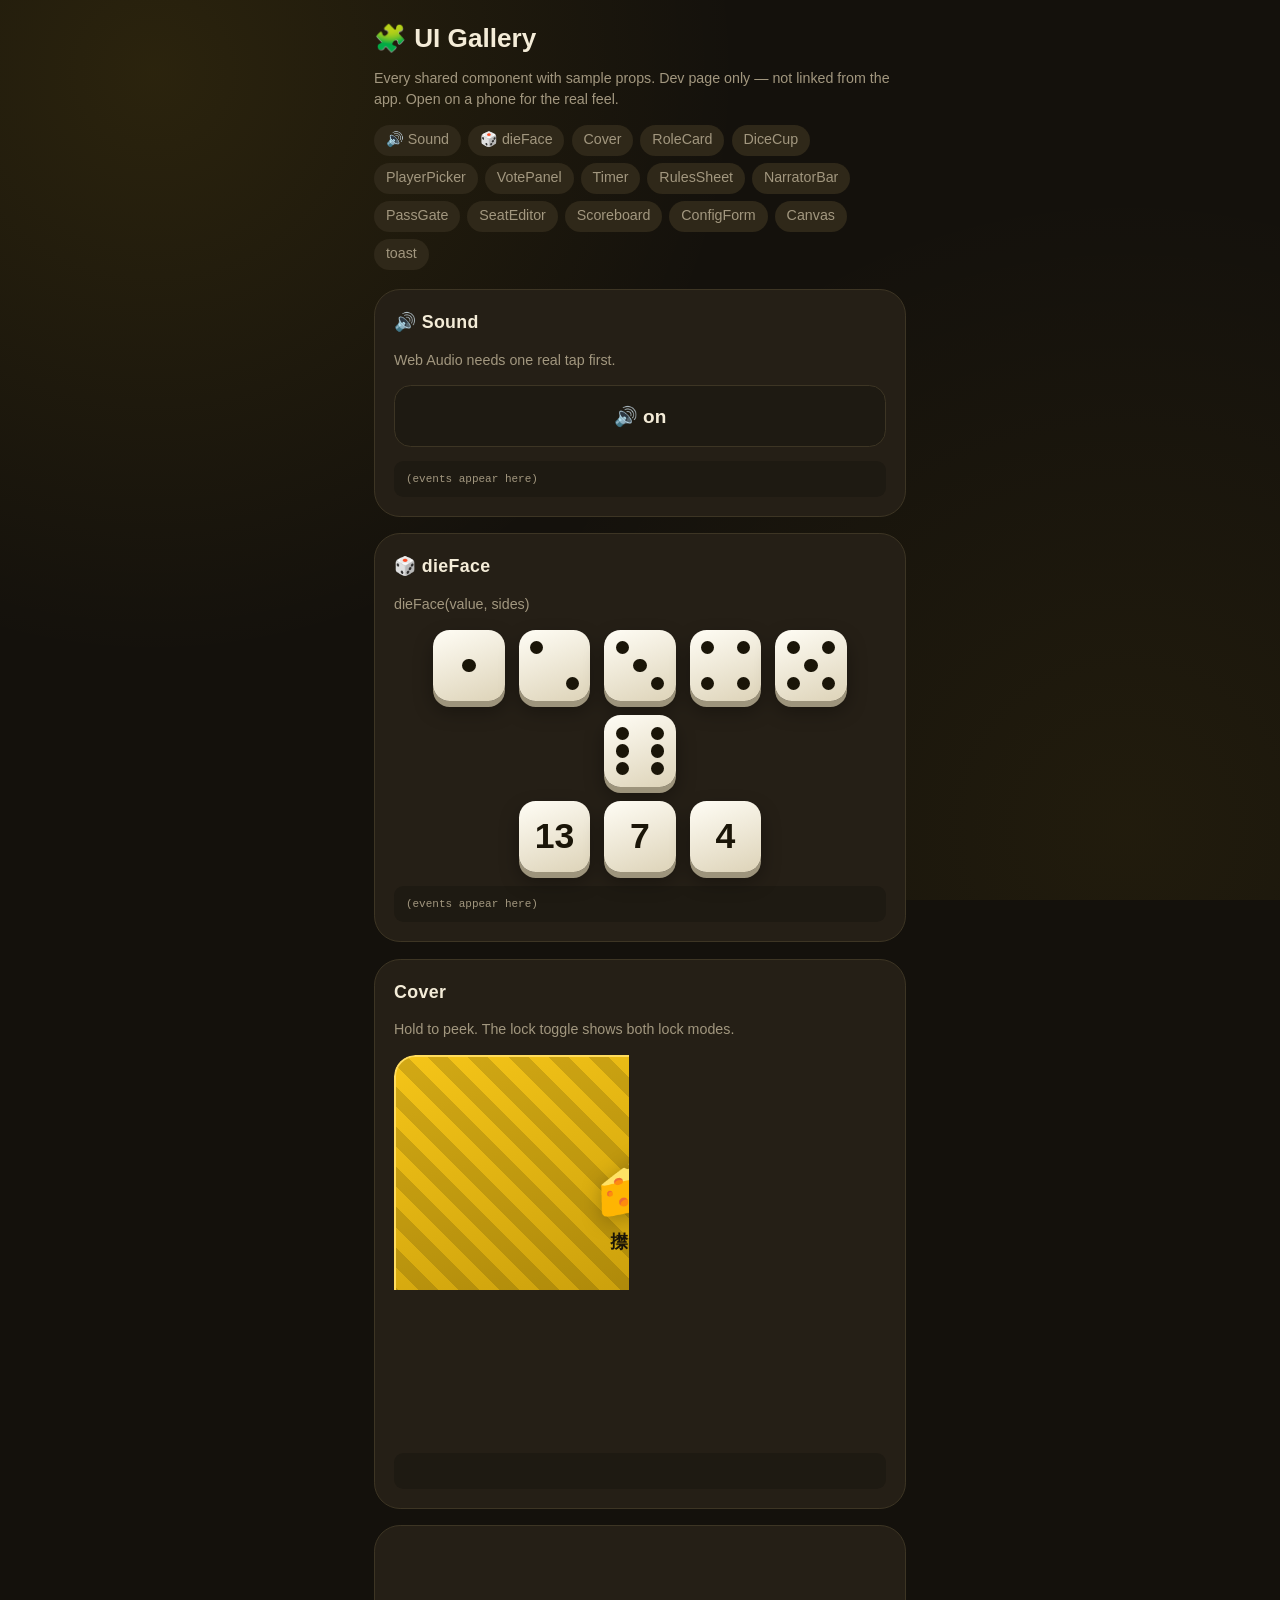
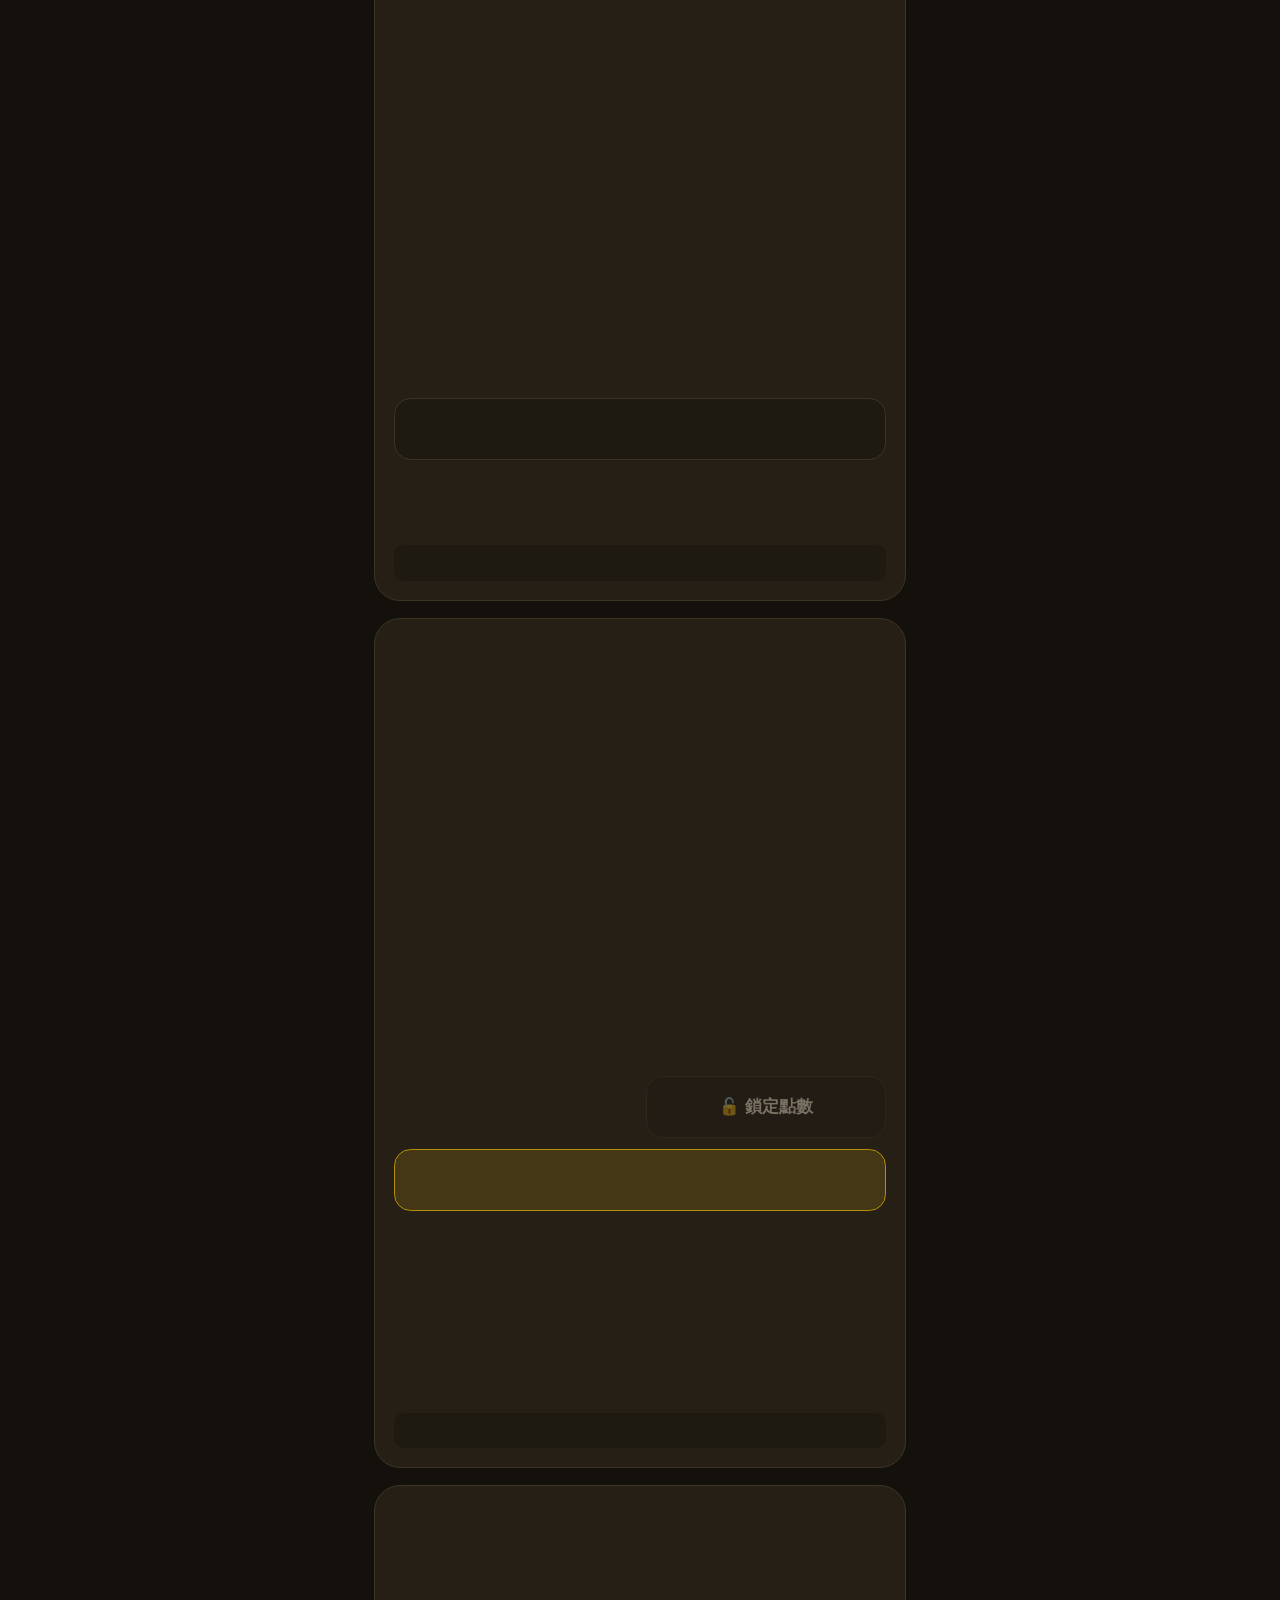
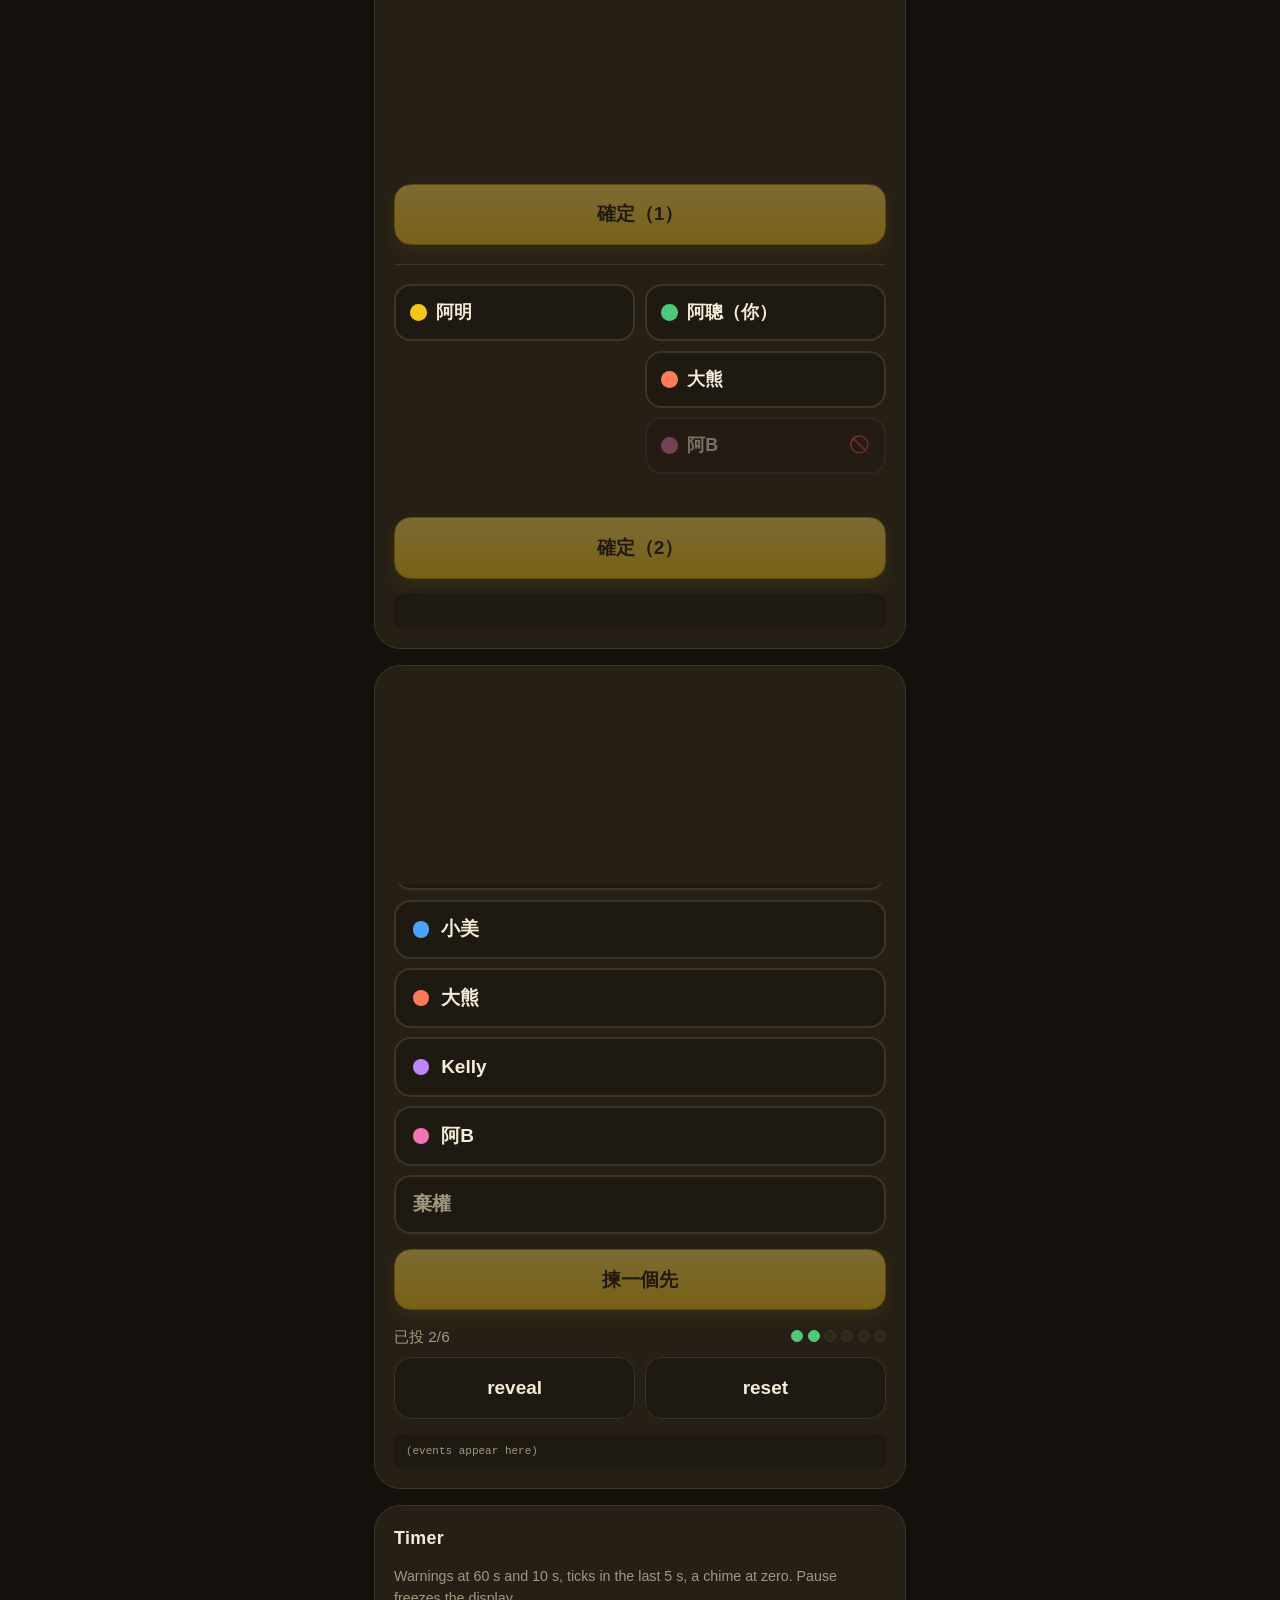
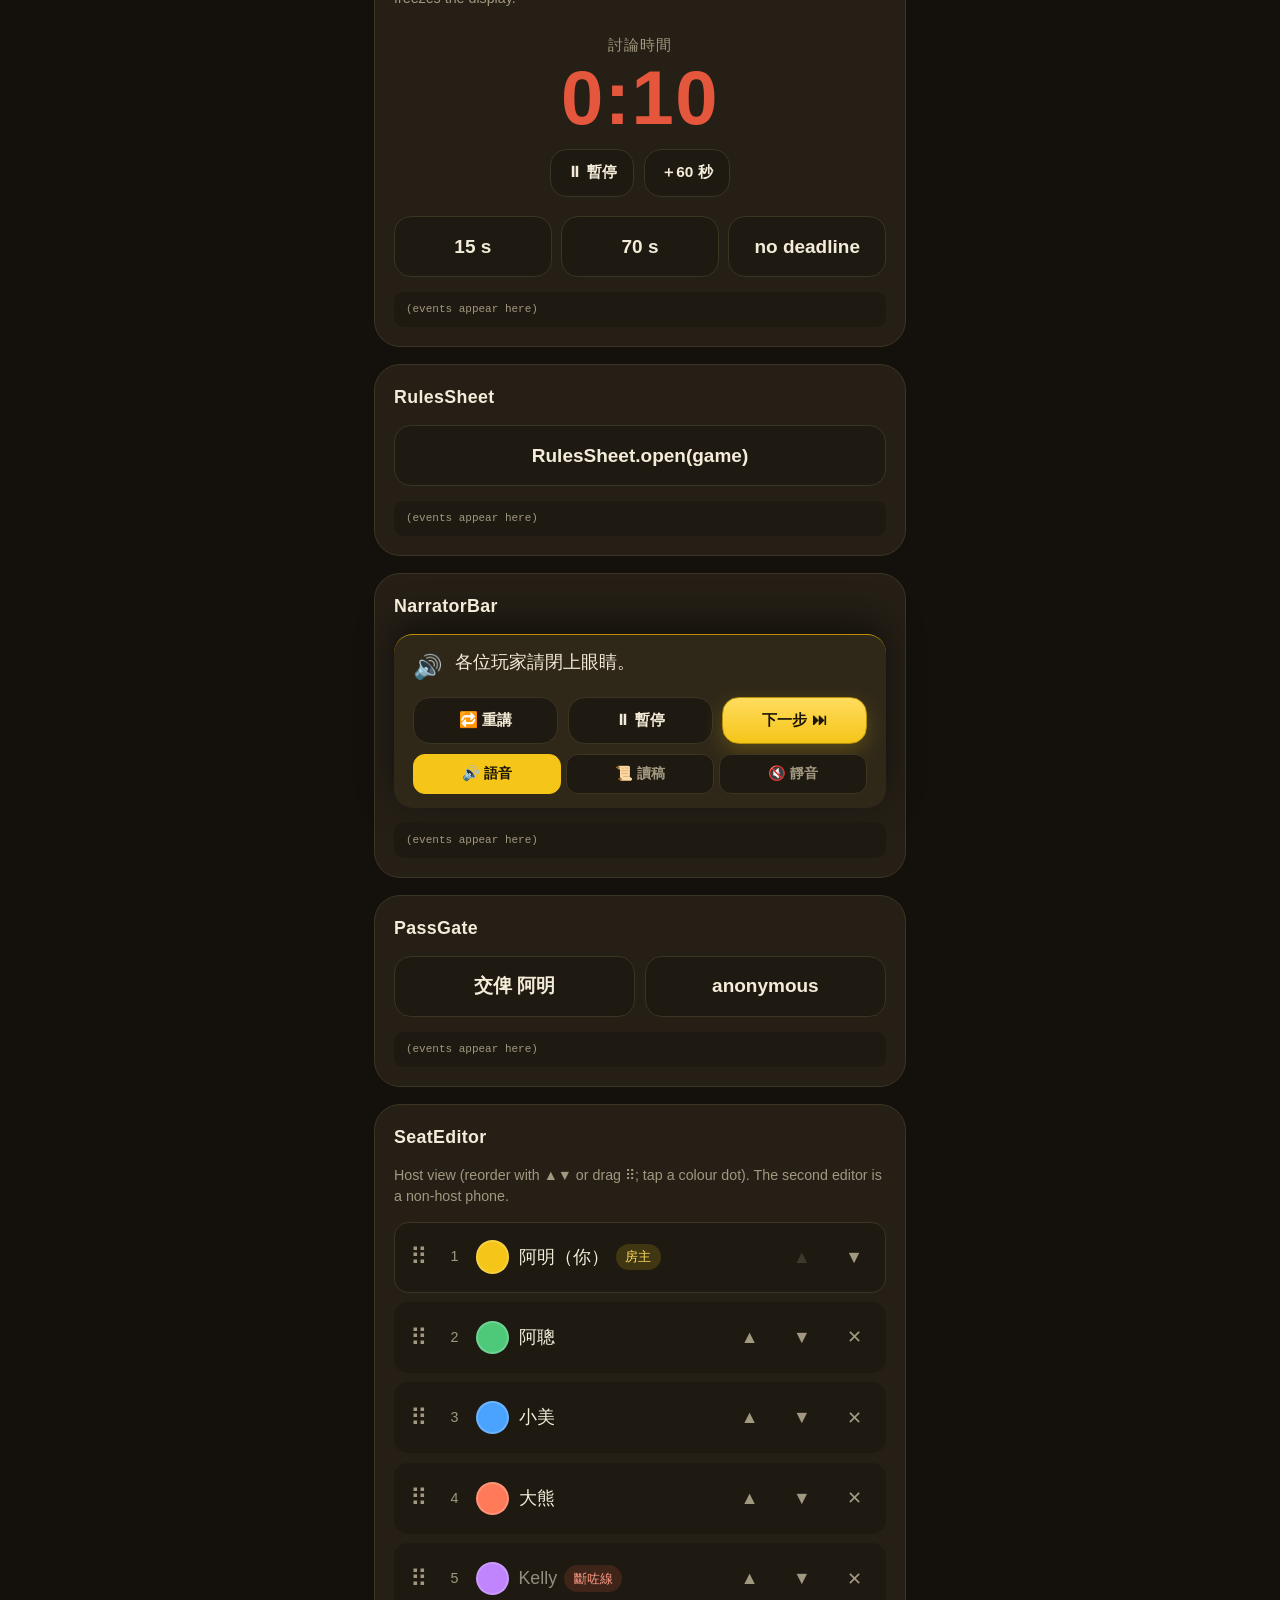
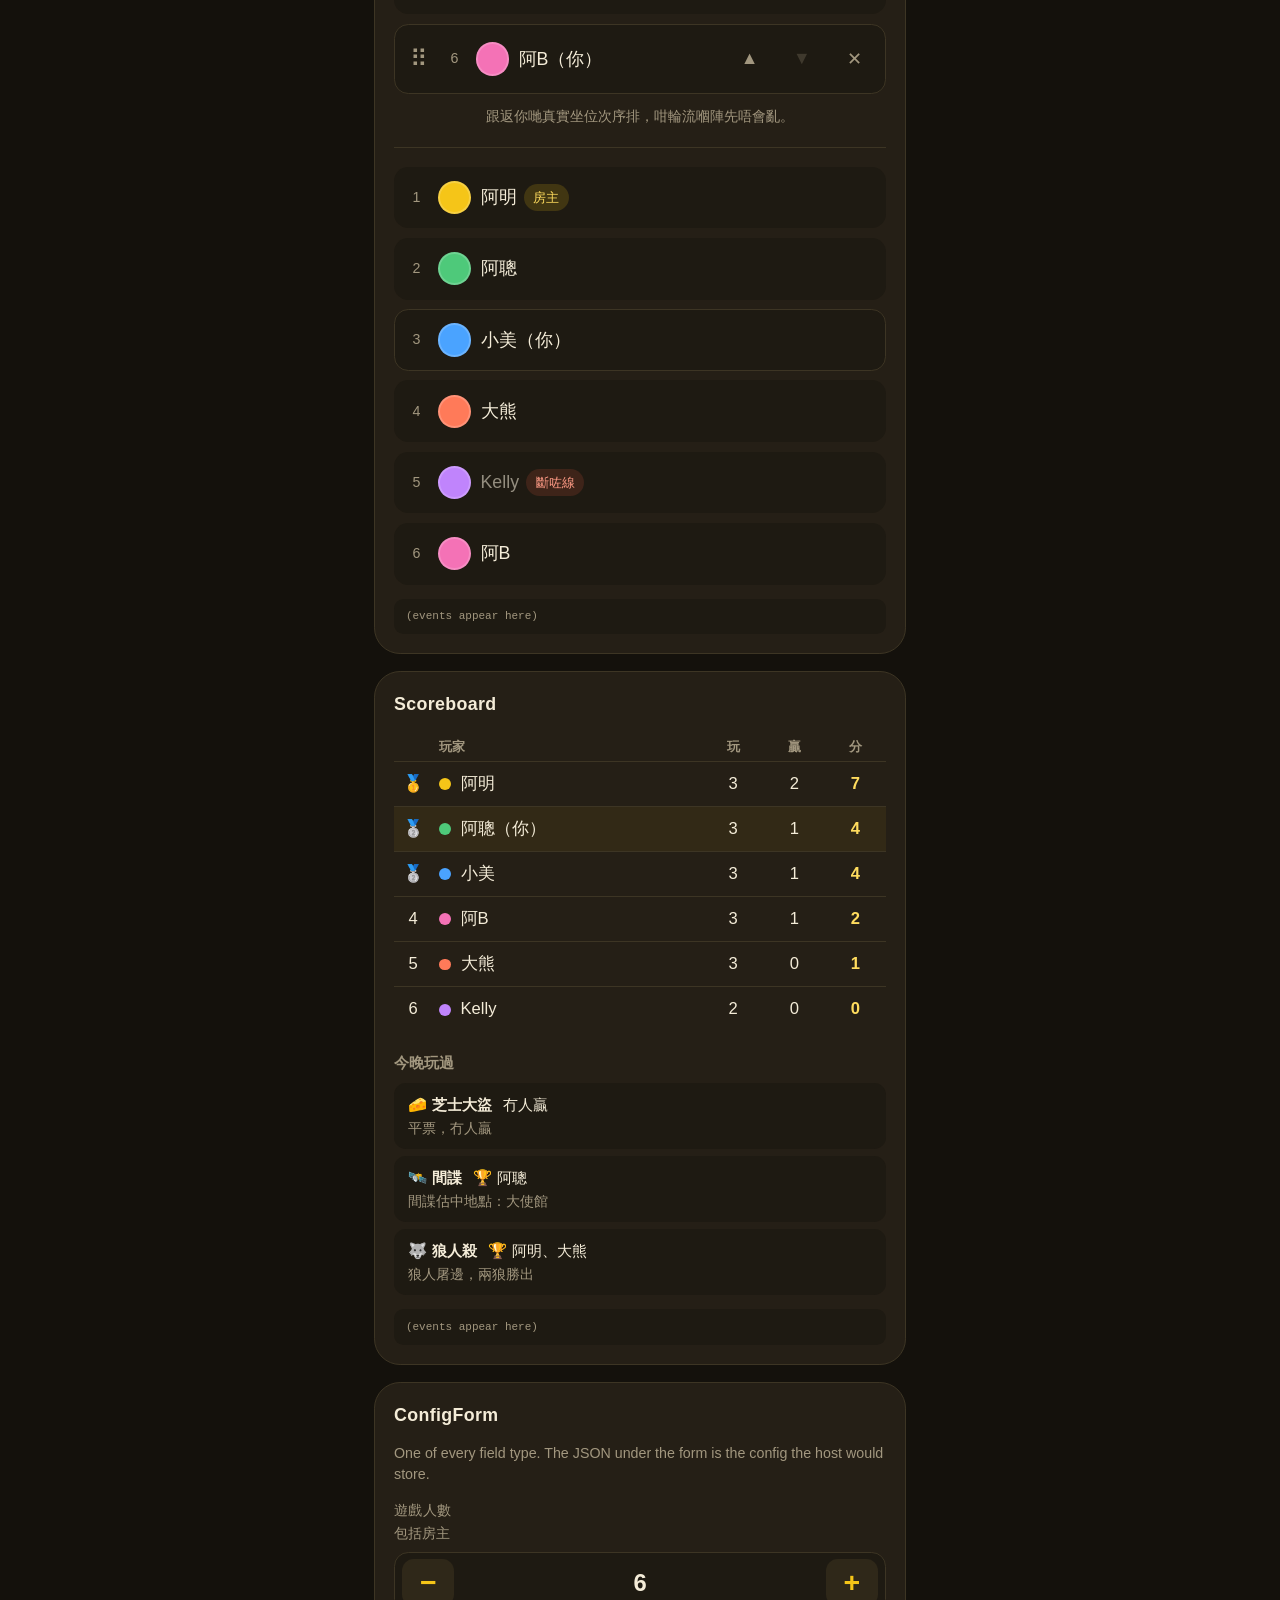
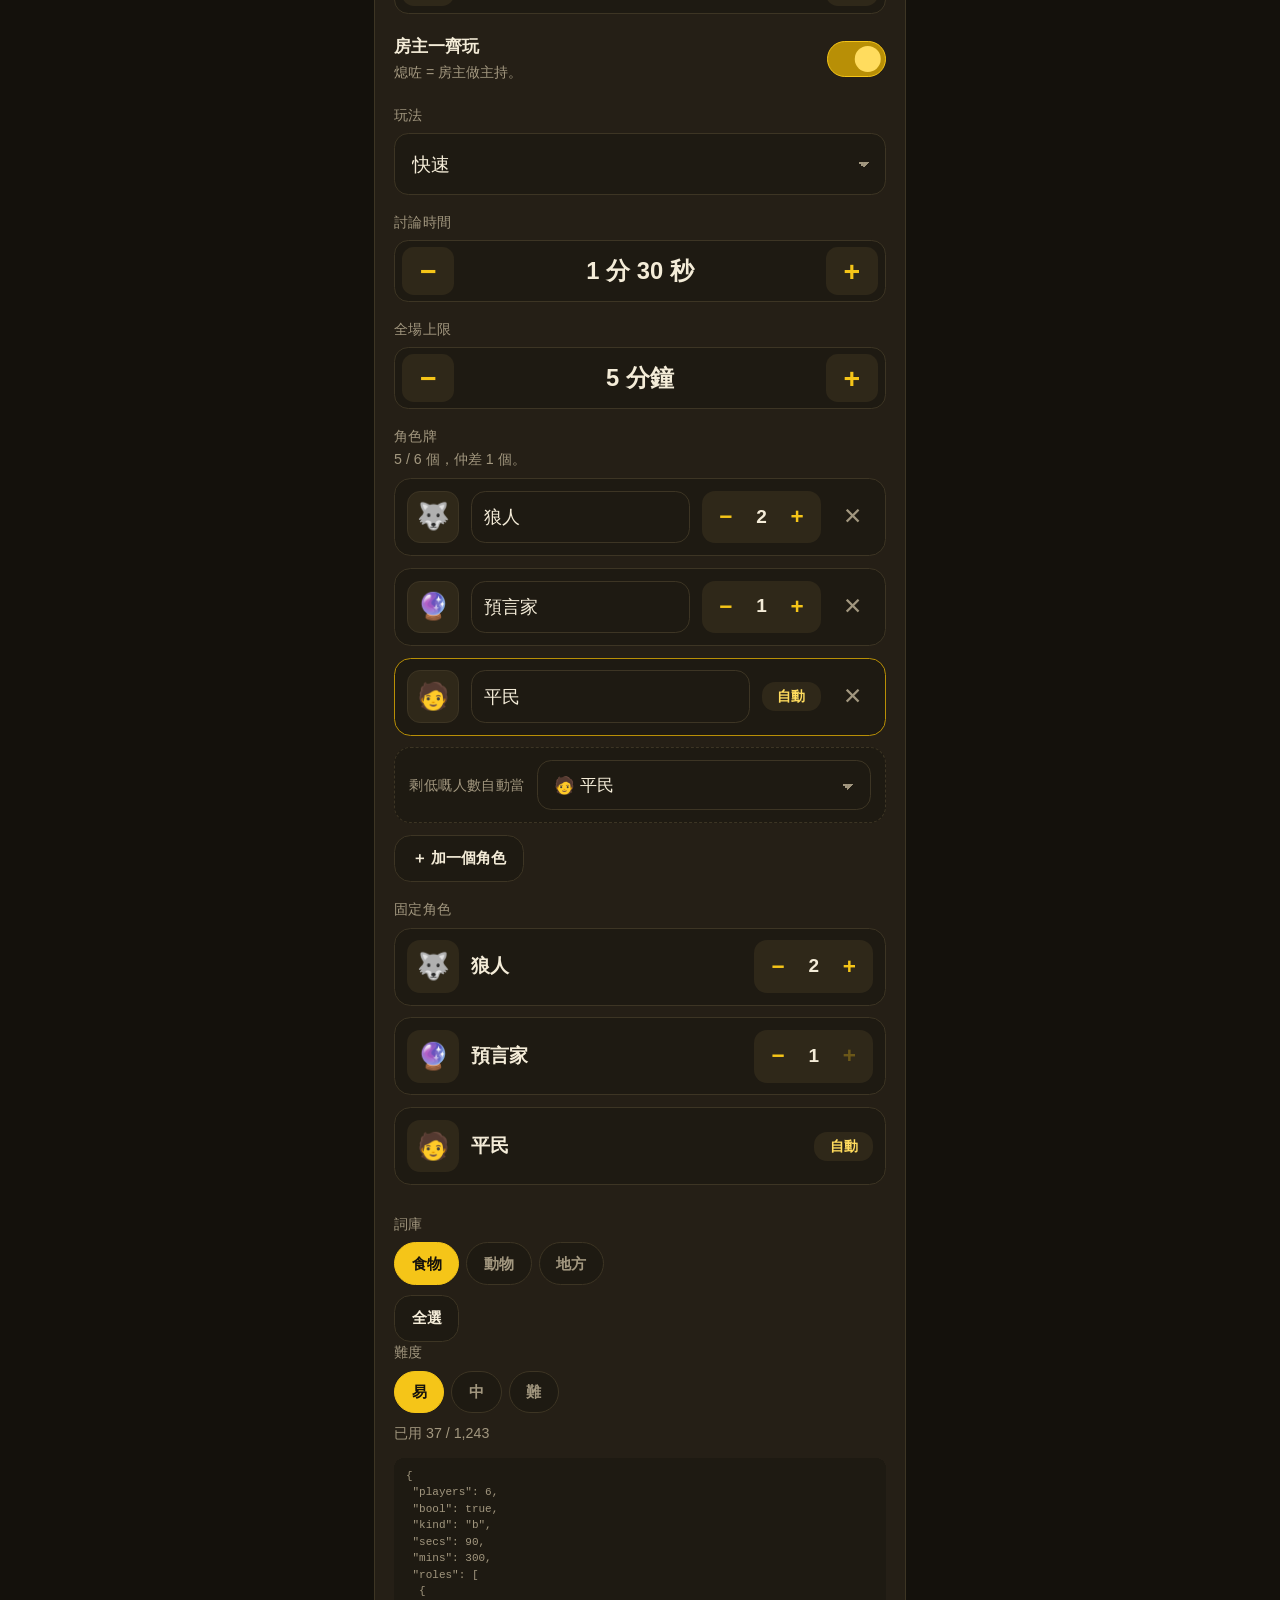
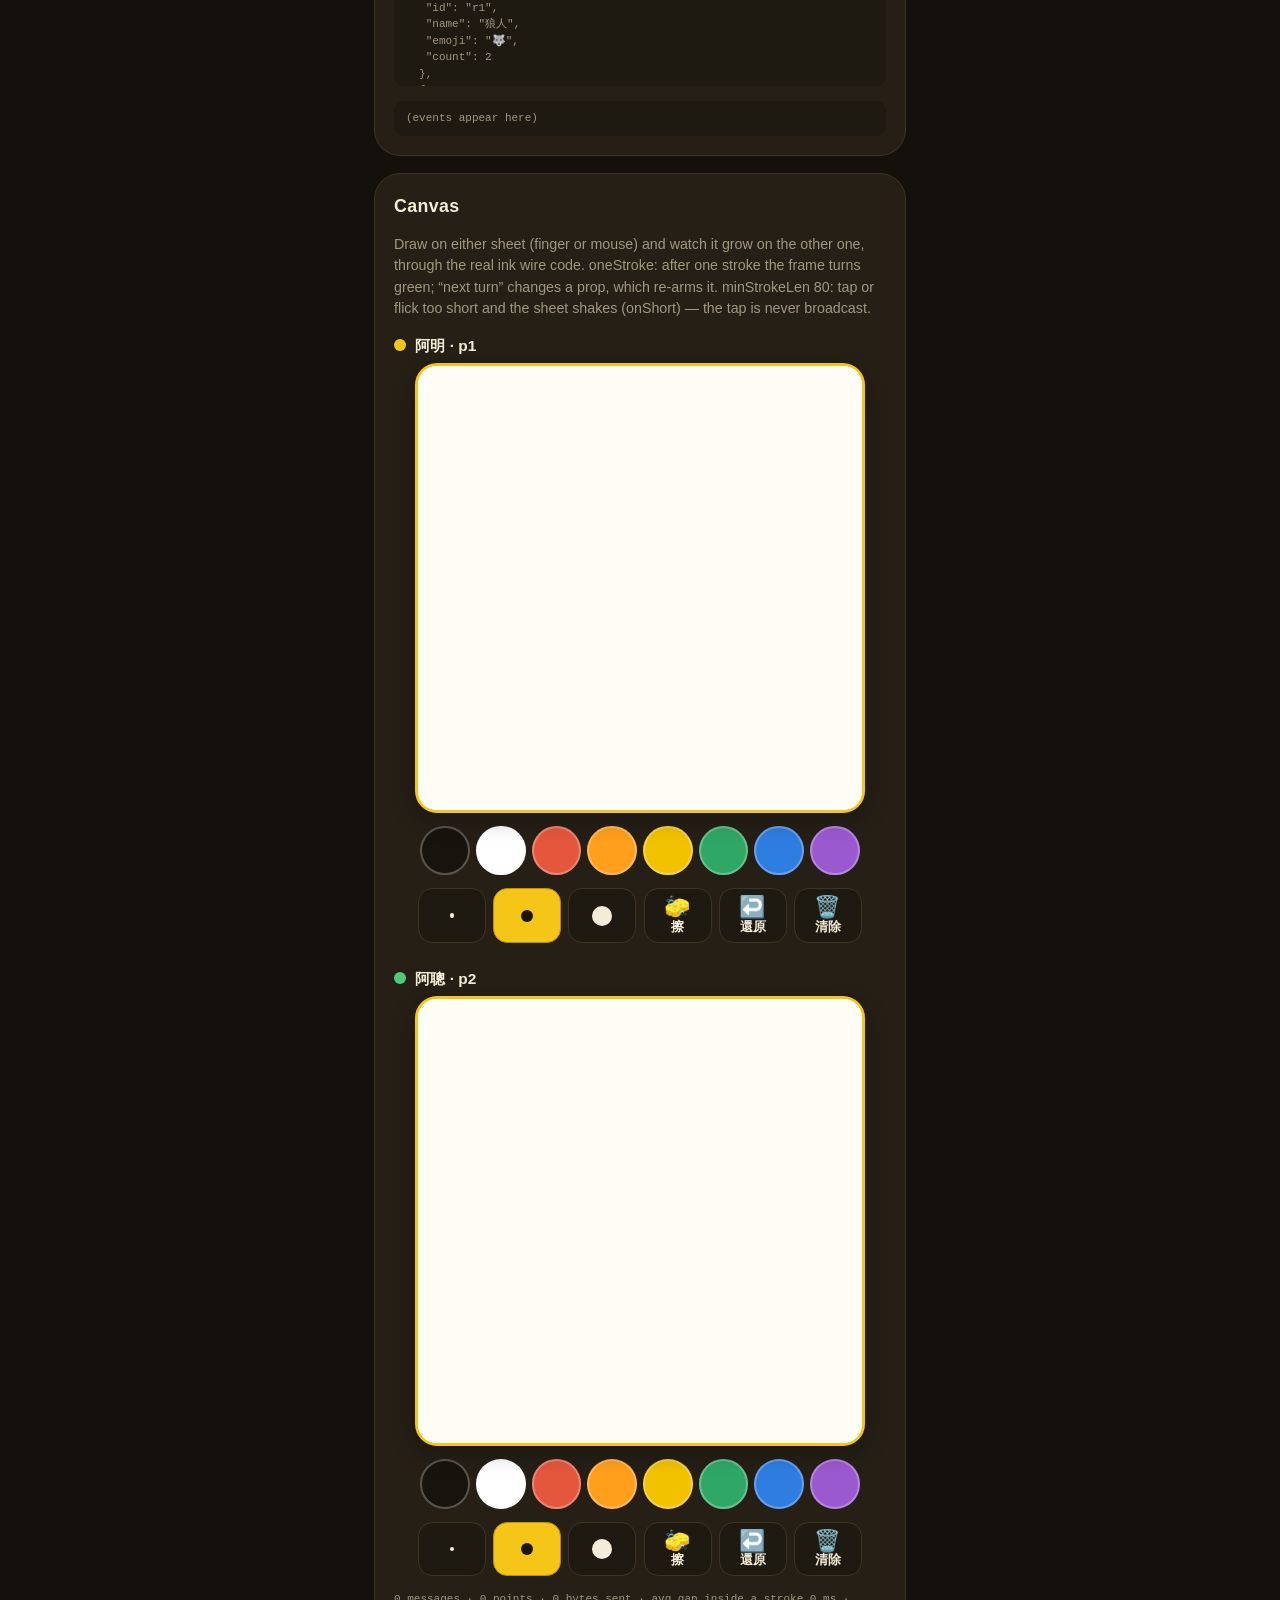
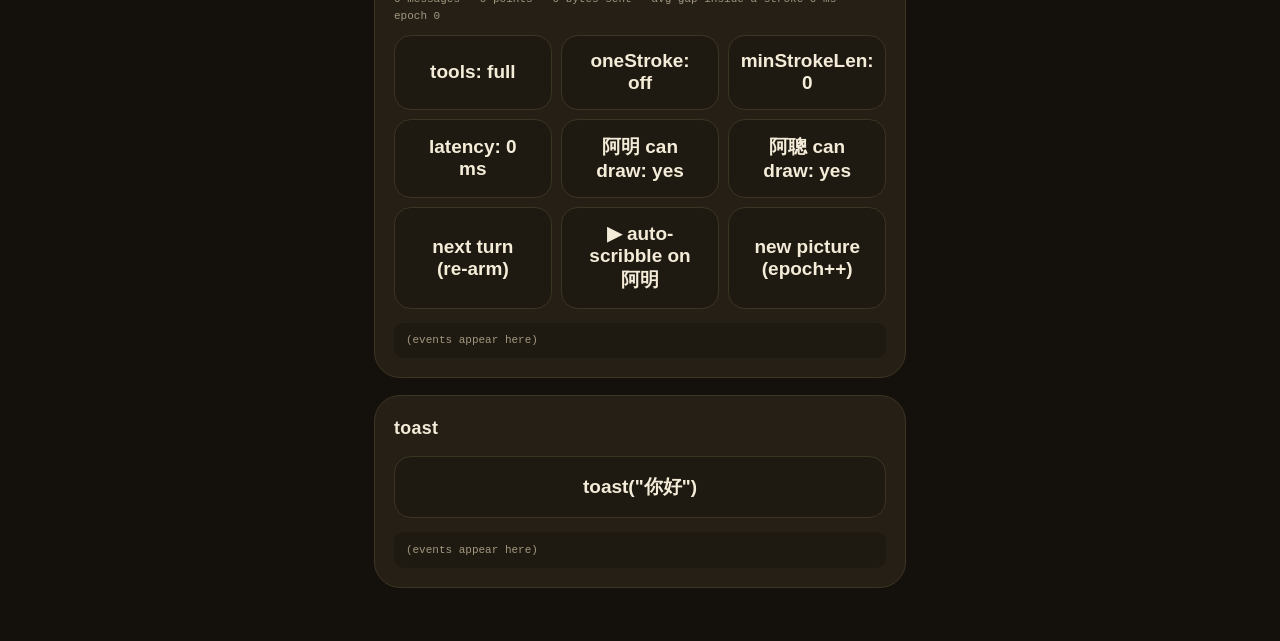
==== commit fac7c389: "Batch 1 QA against verified rules, framework polish, full content banks Every batch-1 game was re-ch" ====
--- a/ui-gallery.html
+++ b/ui-gallery.html
@@ -317,10 +317,153 @@
 }
 
 // ---------- Canvas ----------
-{
-  const s = section('canvas', 'Canvas (batch 2 stub)');
-  const c = Canvas({ mode: 'view' });
-  s.body.append(c.el);
+// Two phones, one picture. Nothing here is faked on the wire: every payload goes through the REAL
+// normalizeInk / applyInkBatch (js/core/session.js), a simulated host (which normalises again and
+// relays to the other phone only, like Room.#relayInk) and an ordered, laggy "network".
+// Each phone gets its ink the way js/core/client.js delivers it: the sender's strokes are applied
+// at once, `state.ink` is a fresh {epoch, strokes} wrapper around the SAME mutated array, and the
+// Canvas is updated in a microtask.
+{
+  const { normalizeInk, applyInkBatch, emptyInk } = await import('./js/core/session.js?v=1');
+  const { createOutbox } = await import('./js/ui/ink.js?v=1');
+
+  document.head.append(el('style', { text: `
+    .g-cv-pair { display: grid; gap: 1.25rem; margin-top: .5rem; }
+    .g-cv-seat h4 { margin: 0 0 .5rem; font-size: .8125rem; display: flex; align-items: center; gap: .5rem; }
+    .g-cv-stats { font: 11px/1.6 ui-monospace, Menlo, Consolas, monospace; color: var(--text-dim); margin-top: .75rem; }
+  ` }));
+
+  const s = section('canvas', 'Canvas',
+    'Draw on either sheet (finger or mouse) and watch it grow on the other one, through the real ink wire code. '
+    + 'oneStroke: after one stroke the frame turns green; “next turn” changes a prop, which re-arms it. '
+    + 'minStrokeLen 80: tap or flick too short and the sheet shakes (onShort) — the tap is never broadcast.');
+
+  const colorOf = (pid) => players.find((p) => p.id === pid)?.color;
+  const sim = {
+    epoch: 0, latency: 0, tools: 'full', oneStroke: false, minStrokeLen: 0, rearm: 0,
+    host: emptyInk(0), msgs: 0, pts: 0, bytes: 0, gaps: 0, gapN: 0, lastMsgAt: 0,
+  };
+  const devs = [0, 1].map((i) => ({ i, pid: `p${i + 1}`, name: players[i].name, ink: emptyInk(0), canDraw: true, canvas: null, queued: false }));
+  const statsEl = el('div', { class: 'g-cv-stats' });
+
+  function paintStats() {
+    const avg = sim.gapN ? Math.round(sim.gaps / sim.gapN) : 0;
+    statsEl.textContent = `${sim.msgs} messages · ${sim.pts} points · ${sim.bytes} bytes sent · avg gap inside a stroke ${avg} ms · epoch ${sim.epoch}`;
+  }
+
+  const propsFor = (dev) => ({
+    ink: { epoch: dev.ink.epoch, strokes: dev.ink.strokes },
+    canDraw: dev.canDraw, tools: sim.tools, oneStroke: sim.oneStroke, minStrokeLen: sim.minStrokeLen, rearm: sim.rearm,
+    me: dev.pid, color: colorOf(dev.pid), colorOf,
+    onInk: (payload) => send(dev, payload),
+    onStrokeEnd: (info) => s.log(`${dev.name} onStrokeEnd ${JSON.stringify(info)}`),
+    onShort: () => s.log(`${dev.name} onShort (stroke too short, discarded)`),
+  });
+  const touch = (dev) => {
+    if (dev.queued) return;
+    dev.queued = true;
+    queueMicrotask(() => { dev.queued = false; dev.canvas.update(propsFor(dev)); });
+  };
+  const paintAll = () => devs.forEach((d) => d.canvas.update(propsFor(d)));
+
+  // ordered delivery per direction, with latency + jitter (a reliable ordered channel never reorders)
+  const lastAt = { up: [0, 0], down: [0, 0] };
+  function later(dir, i, fn) {
+    if (!sim.latency) { fn(); return; }
+    const now = performance.now();
+    const at = Math.max(now + sim.latency + Math.random() * sim.latency * 0.5, lastAt[dir][i] + 1);
+    lastAt[dir][i] = at;
+    setTimeout(fn, at - now);
+  }
+
+  function send(dev, payload) {
+    const batch = normalizeInk(dev.pid, payload);                    // app.ink()
+    if (!batch) { s.log(`${dev.name}: normalizeInk refused ${JSON.stringify(payload).slice(0, 50)}`); return; }
+    applyInkBatch(dev.ink, batch);                                   // the sender draws at once
+    touch(dev);
+    const now = performance.now();
+    sim.msgs++;
+    sim.pts += batch.pts?.length ?? 0;
+    sim.bytes += JSON.stringify(payload).length;
+    if (batch.pts?.length && now - sim.lastMsgAt < 300) { sim.gaps += now - sim.lastMsgAt; sim.gapN++; }
+    if (batch.pts?.length) sim.lastMsgAt = now;
+    paintStats();
+    const ep = sim.epoch;
+    later('up', dev.i, () => {                                       // phone → host
+      if (ep !== sim.epoch) return;                                  // a new picture began meanwhile
+      const accepted = normalizeInk(dev.pid, batch);                 // Session.ink() normalises again
+      if (!accepted) return;
+      applyInkBatch(sim.host, accepted);
+      const other = devs[1 - dev.i];
+      later('down', other.i, () => {                                 // host → everyone else, never echoed to the sender
+        if (ep !== sim.epoch) return;
+        applyInkBatch(other.ink, { t: 'ink', ...accepted });
+        touch(other);
+      });
+    });
+  }
+
+  devs.forEach((dev) => { dev.canvas = Canvas(propsFor(dev)); });
+  window.__canvasDemo = { sim, devs };                               // for poking at it from the console
+  s.body.append(el('div', { class: 'g-cv-pair' }, devs.map((dev) => el('div', { class: 'g-cv-seat' },
+    el('h4', {}, el('span', { class: 'dot', style: { '--seat': colorOf(dev.pid) } }), `${dev.name} · ${dev.pid}`),
+    dev.canvas.el))));
+  s.body.append(statsEl);
+  paintStats();
+
+  // controls
+  const cycle = (arr, v) => arr[(arr.indexOf(v) + 1) % arr.length];
+  const toggles = [];
+  const toggle = (label, get, step) => {
+    const b = btn('', () => { step(); paintAll(); paintToggles(); });
+    toggles.push(() => { b.textContent = `${label}: ${get()}`; });
+    return b;
+  };
+  const paintToggles = () => toggles.forEach((f) => f());
+
+  let scribbling = null;
+  function scribble() {
+    if (scribbling) return;
+    const dev = devs[0];
+    const stroke = `${dev.pid}-demo.${Date.now().toString(36)}`;
+    const ob = createOutbox({ stroke, style: { color: '#e4573d', width: 9 } });
+    const pts = [];
+    for (let k = 0; k < 260; k++) {                                  // a spiral
+      const a = k * 0.16, r = 30 + k * 1.6;
+      pts.push([Math.round(500 + Math.cos(a) * r), Math.round(500 + Math.sin(a) * r)]);
+    }
+    let k = 0;
+    scribbling = setInterval(() => {
+      const now = performance.now();
+      const stop = k >= pts.length;
+      if (!stop) ob.add(pts[k++]);
+      const out = ob.take(now, { force: k === 1, end: stop });
+      out.forEach((pl) => send(dev, pl));
+      if (stop) { clearInterval(scribbling); scribbling = null; s.log('auto-scribble finished'); }
+    }, 16);
+  }
+
+  s.body.append(
+    el('div', { class: 'g-row' },
+      toggle('tools', () => sim.tools, () => { sim.tools = sim.tools === 'full' ? 'none' : 'full'; }),
+      toggle('oneStroke', () => (sim.oneStroke ? 'on' : 'off'), () => { sim.oneStroke = !sim.oneStroke; }),
+      toggle('minStrokeLen', () => sim.minStrokeLen, () => { sim.minStrokeLen = cycle([0, 80], sim.minStrokeLen); })),
+    el('div', { class: 'g-row' },
+      toggle('latency', () => `${sim.latency} ms`, () => { sim.latency = cycle([0, 150, 500], sim.latency); }),
+      toggle(`${devs[0].name} can draw`, () => (devs[0].canDraw ? 'yes' : 'no'), () => { devs[0].canDraw = !devs[0].canDraw; }),
+      toggle(`${devs[1].name} can draw`, () => (devs[1].canDraw ? 'yes' : 'no'), () => { devs[1].canDraw = !devs[1].canDraw; })),
+    el('div', { class: 'g-row' },
+      btn('next turn (re-arm)', () => { sim.rearm++; paintAll(); s.log(`rearm = ${sim.rearm}`); }),
+      btn('▶ auto-scribble on ' + devs[0].name, scribble),
+      btn('new picture (epoch++)', () => {
+        sim.epoch++;
+        sim.host = emptyInk(sim.epoch);
+        devs.forEach((d) => { d.ink = emptyInk(sim.epoch); });
+        paintAll();
+        paintStats();
+        s.log(`new picture, epoch ${sim.epoch}`);
+      })));
+  paintToggles();
 }
 
 // ---------- toast ----------
--- a/css/base.css
+++ b/css/base.css
@@ -47,6 +47,8 @@
   -webkit-text-size-adjust: 100%;
   text-size-adjust: 100%;
 }
+/* 字體：大 (settings, per device) — everything is rem, so the whole UI grows evenly */
+html[data-text="large"] { font-size: clamp(15px, 4.75vw, 22px); }
 
 body {
   margin: 0;
@@ -554,6 +556,11 @@
   color: var(--text-dim); font: inherit; font-size: .75rem; font-weight: 600; cursor: pointer;
 }
 .c-narratorbar-mode.on { background: var(--cheese); border-color: var(--cheese); color: #1a1508; }
+/* watchdog: the phone did not speak — the line goes big for a human to read out */
+.c-narratorbar-stall { margin: 0 0 .375rem; font-size: .8125rem; font-weight: 700; color: #ffb199; }
+.c-narratorbar.is-stalled { border-top-color: var(--danger); box-shadow: 0 -.625rem 1.875rem rgba(0,0,0,.5), 0 -2px 0 rgba(228,87,61,.55); }
+.c-narratorbar.is-stalled .c-narratorbar-text { font-size: 1.375rem; font-weight: 700; max-height: 12rem; }
+.c-narratorbar.is-stalled .c-narratorbar-actions .btn-lg { margin-bottom: 0; }
 
 /* PassGate */
 .c-passgate {
@@ -707,15 +714,84 @@
   background: var(--bg-2); color: var(--text-dim); font: inherit; font-size: .8125rem; font-weight: 600; cursor: pointer;
 }
 .c-configform-chip.on { background: var(--accent); border-color: var(--accent); color: #14110c; }
-.c-configform-stats { margin: .25rem 0 0; font-size: .75rem; color: var(--text-dim); }
-
-/* Canvas (batch 2 stub) */
+.c-configform-stats { display: flex; align-items: center; justify-content: space-between; gap: .5rem; margin: .25rem 0 0; font-size: .75rem; color: var(--text-dim); font-variant-numeric: tabular-nums; }
+.c-configform-stats .btn { min-height: 2.125rem; }
+
+/* one-tap presets with a reason, above the config form (BACKLOG #8) */
+.cfg-presets { margin-bottom: 1rem; }
+.cfg-presets-list { display: grid; grid-template-columns: 1fr 1fr; gap: .5rem; }
+.cfg-preset {
+  display: flex; flex-direction: column; align-items: flex-start; gap: .125rem; min-height: 3.25rem; padding: .5rem .75rem;
+  border-radius: .875rem; border: 1.5px solid var(--line); background: var(--bg-2); color: var(--text);
+  font: inherit; text-align: left; cursor: pointer; transition: transform .08s, border-color .12s;
+}
+.cfg-preset:active { transform: scale(.97); }
+.cfg-preset b { font-size: .875rem; }
+.cfg-preset small { font-size: .6875rem; color: var(--text-dim); line-height: 1.4; }
+.cfg-preset.on { border-color: var(--accent); background: color-mix(in srgb, var(--accent) 12%, var(--bg-2)); }
+.cfg-preset.on b::after { content: " ✓"; color: var(--accent); }
+
+/* ---------- Canvas ---------- */
+/* Shared drawing board — js/ui/components/Canvas.js (DESIGN §15.7, §15.10).
+   A square sheet (the canvas is 0–1000 x 0–1000 on every phone) and, for tools:'full', a toolbar.
+   Canvas.js sets --c-edge on .c-canvas-stage so the sheet keeps >= 24px from the screen edge
+   (the iOS back-swipe lives there). .can-draw = this seat may ink now; .is-locked = oneStroke used up. */
 .c-canvas {
-  width: 100%; aspect-ratio: 4 / 3; border-radius: 1.125rem; border: 2px dashed var(--line);
-  display: grid; place-items: center; text-align: center; background: var(--bg-2); color: var(--text-dim);
-}
-.c-canvas-note { display: grid; gap: .25rem; justify-items: center; }
-.c-canvas-emoji { font-size: 2.5rem; }
+  --c-paper: #fffdf5;
+  --c-chrome: 15rem;              /* screen height spent on everything else: caps the square on short phones */
+  width: 100%;
+  -webkit-user-select: none; user-select: none; -webkit-touch-callout: none;
+}
+.c-canvas[data-tools="full"] { --c-chrome: 24rem; }
+.c-canvas-stage { padding-inline: var(--c-edge, .5rem); }
+.c-canvas-col {
+  display: flex; flex-direction: column; gap: .625rem;
+  width: min(100%, max(15rem, calc(100dvh - var(--c-chrome)))); margin-inline: auto;
+}
+.c-canvas-paper {
+  position: relative; width: 100%; aspect-ratio: 1 / 1;
+  border-radius: 1rem; overflow: hidden; background: var(--c-paper);
+  box-shadow: 0 0 0 2px var(--line), 0 .375rem 1.25rem rgba(0,0,0,.35);
+  transition: box-shadow .2s;
+}
+.c-canvas.can-draw .c-canvas-paper { box-shadow: 0 0 0 3px var(--accent), 0 .375rem 1.25rem rgba(0,0,0,.35); }
+.c-canvas.is-locked .c-canvas-paper { box-shadow: 0 0 0 3px var(--ok), 0 .375rem 1.25rem rgba(0,0,0,.35); }
+.c-canvas-surface {
+  position: absolute; inset: 0; width: 100%; height: 100%; display: block;
+  background: var(--c-paper);
+  touch-action: manipulation;     /* viewers: the page keeps scrolling over the sheet */
+  -webkit-user-select: none; user-select: none; -webkit-touch-callout: none; -webkit-user-drag: none;
+}
+/* only while this seat may draw does the sheet take over the finger (read at touch start, not toggled mid-gesture) */
+.c-canvas.can-draw .c-canvas-stage,
+.c-canvas.can-draw .c-canvas-surface { touch-action: none; }
+.c-canvas.can-draw .c-canvas-surface { cursor: crosshair; }
+.c-canvas.can-draw.erasing .c-canvas-surface { cursor: cell; }
+
+.c-canvas-tools { display: grid; gap: .5rem; }
+.c-canvas-colors { display: grid; grid-template-columns: repeat(8, 1fr); gap: .3125rem; padding: .1875rem .125rem; }
+.c-canvas-swatch {
+  aspect-ratio: 1; min-width: 0; padding: 0; border-radius: 50%;
+  border: 2px solid rgba(255,255,255,.28); background: var(--sw); cursor: pointer;
+  touch-action: manipulation; transition: transform .1s, box-shadow .1s, opacity .15s;
+}
+.c-canvas-swatch[aria-pressed="true"] { transform: scale(1.12); box-shadow: 0 0 0 2px var(--bg), 0 0 0 4px var(--text); }
+.c-canvas.erasing .c-canvas-swatch { opacity: .4; }
+.c-canvas-row { display: flex; gap: .375rem; }
+.c-canvas-btn {
+  flex: 1; min-width: 0; min-height: 2.875rem; padding: 0 .25rem;
+  display: flex; flex-direction: column; align-items: center; justify-content: center; gap: .0625rem;
+  border: 1px solid var(--line); border-radius: .75rem; background: var(--bg-2); color: var(--text);
+  font: inherit; font-size: .75rem; font-weight: 600; cursor: pointer; touch-action: manipulation;
+  transition: transform .08s, background .15s;
+}
+.c-canvas-btn:active { transform: scale(.95); }
+.c-canvas-btn[aria-pressed="true"] { background: var(--cheese); border-color: var(--cheese-dk); color: #1a1508; }
+.c-canvas-ico { font-size: 1.125rem; line-height: 1; }
+.c-canvas-cap { font-size: .6875rem; line-height: 1.1; }
+.c-canvas-wdot { width: var(--d); height: var(--d); border-radius: 50%; background: currentColor; }
+.c-canvas-clear.confirm { background: rgba(228,87,61,.2); border-color: rgba(228,87,61,.6); color: #ff9b86; animation: pulse .8s ease-in-out infinite; }
+/* ---------- /Canvas ---------- */
 
 /* ---------- 9. shell screens ---------- */
 
@@ -800,8 +876,8 @@
 .play-name { min-width: 0; line-height: 1.25; }
 .play-name b { display: block; font-size: 1rem; overflow: hidden; text-overflow: ellipsis; white-space: nowrap; }
 .play-name small { display: block; font-size: .75rem; color: var(--text-dim); overflow: hidden; text-overflow: ellipsis; white-space: nowrap; }
-.play-tools { display: flex; gap: .375rem; flex: none; }
-.play-tools .icon-btn { width: 2.375rem; height: 2.375rem; font-size: 1.0625rem; }
+.play-tools { display: flex; gap: .3125rem; flex: none; }
+.play-tools .icon-btn { width: 2.25rem; height: 2.375rem; font-size: 1.0625rem; }
 .seat-chip {
   display: flex; align-items: center; gap: .5rem; width: 100%; margin: 0 0 .75rem; padding: .5rem .75rem; min-height: 2.75rem;
   background: var(--bg-2); border: 1px solid var(--line); border-radius: .875rem; color: var(--text); font: inherit; font-size: .875rem; cursor: pointer;
@@ -835,8 +911,140 @@
 .menu-sheet.in .panel { transform: none; }
 .menu-sheet h3 { margin: 0 0 .75rem; font-size: 1rem; }
 
+/* polish pass: settings gear, notes, saved seats, connection list */
+.home-tools { display: flex; justify-content: flex-end; margin-bottom: -2.5rem; position: relative; z-index: 1; }
+.net-note, .inapp-note { margin: 0 0 .875rem; }
+.inapp-note b { display: block; margin-bottom: .25rem; font-size: .8125rem; }
+.saved-note { display: flex; align-items: center; justify-content: space-between; gap: .5rem; margin: -.25rem 0 .625rem; }
+.saved-order { margin: .625rem 0 0; width: 100%; }
+.away-box .banner { margin: .625rem 0 0; }
+.claim-offer p { margin: 0 0 .75rem; font-size: .875rem; line-height: 1.6; }
+.claim-offer .btn { margin: 0; }
+.pause-btn.on { background: var(--cheese); color: #1a1508; border-color: var(--cheese-dk); }
+.timer-btn.on { border-color: var(--cheese); box-shadow: 0 0 0 1px var(--cheese) inset; }
+.conn-list { list-style: none; margin: 0; padding: 0; display: flex; flex-direction: column; gap: .375rem; }
+.conn-list li { display: flex; align-items: center; gap: .5rem; padding: .5rem .75rem; background: var(--bg-2); border-radius: .75rem; font-size: .875rem; }
+.conn-list li .nm { flex: 1; min-width: 0; overflow: hidden; text-overflow: ellipsis; white-space: nowrap; }
+.conn-list li.off .nm { opacity: .6; }
+.conn-list .conn-state { font-size: .75rem; color: var(--text-dim); flex: none; }
+.conn-list li.off .conn-state { color: #ff9b86; }
+.conn-tip { margin: .375rem 0 0; line-height: 1.6; }
+.menu-sheet .sheet-list .seg { margin-top: .25rem; }
+
+/* shared bottom sheet (js/ui/sheet.js) */
+.sheet-head { display: flex; align-items: center; justify-content: space-between; gap: .75rem; margin: 0 0 .75rem; }
+.sheet-head h3 { margin: 0; font-size: 1rem; }
+.sheet-body .hint { margin: .25rem 0 0; line-height: 1.6; }
+
+/* ⏱️ table timer (BACKLOG T1) */
+.timer-strip {
+  display: flex; align-items: center; gap: .5rem; width: 100%; margin: 0 0 .75rem; padding: .5rem .875rem; min-height: 2.75rem;
+  border-radius: .875rem; border: 1px solid var(--cheese-dk); background: rgba(245,197,24,.08); color: var(--text);
+  font: inherit; cursor: pointer; text-align: left;
+}
+.timer-strip .ts-label { flex: 1; min-width: 0; font-size: .8125rem; font-weight: 600; overflow: hidden; text-overflow: ellipsis; white-space: nowrap; }
+.timer-strip .ts-note { font-size: .75rem; color: var(--text-dim); }
+.timer-strip .ts-clock { font-size: 1.375rem; font-weight: 800; font-variant-numeric: tabular-nums; letter-spacing: .02em; }
+.timer-strip[data-state="paused"] { border-color: var(--line); background: var(--bg-2); }
+.timer-strip[data-state="paused"] .ts-clock { opacity: .55; }
+.timer-strip[data-state="urgent"] { border-color: var(--danger); background: rgba(228,87,61,.12); }
+.timer-strip[data-state="urgent"] .ts-clock { color: #ff9b86; animation: pulse 1s ease-in-out infinite; }
+.timer-strip[data-state="done"] { border-color: var(--danger); background: rgba(228,87,61,.18); }
+.timer-strip[data-state="done"] .ts-clock { color: #ffb199; font-size: 1.0625rem; }
+.screen[data-screen="lobby"] .timer-strip { margin-top: -.25rem; }
+
+.tt-presets { display: grid; grid-template-columns: 1fr 1fr; gap: .5rem; }
+.tt-presets .btn { font-size: 1.0625rem; font-weight: 800; }
+.tt-custom { margin-top: .375rem; }
+.tt-custom .field-label { margin-top: .5rem; }
+.tt-custom-row { display: flex; gap: .5rem; margin-bottom: .5rem; }
+.tt-custom-row .stepper { flex: 1; }
+.tt-custom-row .btn { width: auto; flex: none; }
+.tt-now { text-align: center; padding: .25rem 0 .5rem; }
+.tt-now-label { font-size: .8125rem; color: var(--text-dim); }
+.tt-live { font-size: 3rem; font-weight: 800; line-height: 1.1; font-variant-numeric: tabular-nums; }
+.tt-controls { display: grid; grid-template-columns: 1fr 1fr 1fr; gap: .5rem; }
+.tt-controls .btn { padding: .5rem; font-size: .875rem; justify-content: center; }
+.tt-controls.two { grid-template-columns: 1fr 1fr; }
+.tt-presets .btn, .timer-sheet .btn-primary { justify-content: center; }
+.tt-help { margin-top: .75rem !important; }
+
+/* 枱中大時鐘: a phone lying in the middle of the table */
+.bigclock {
+  position: fixed; inset: 0; z-index: 90; display: flex; flex-direction: column; align-items: center; justify-content: center;
+  gap: .75rem; padding: calc(1.5rem + var(--safe-t)) 1.25rem calc(1.5rem + var(--safe-b));
+  background: radial-gradient(circle at 50% 40%, #241d12, #0b0906 75%); opacity: 0; transition: opacity .2s;
+}
+.bigclock.in { opacity: 1; }
+.bc-close { position: absolute; top: calc(.75rem + var(--safe-t)); right: .75rem; }
+.bc-label { font-size: 1.25rem; color: var(--text-dim); letter-spacing: .08em; text-align: center; }
+.bc-clock {
+  font-size: min(30vw, 42vh); font-weight: 800; line-height: 1; font-variant-numeric: tabular-nums; letter-spacing: -.02em;
+  color: var(--cheese-2); transition: color .2s;
+}
+.bc-bar { width: min(80vw, 30rem); height: .5rem; border-radius: 99px; background: var(--surface-2); overflow: hidden; }
+.bc-bar i { display: block; height: 100%; background: var(--cheese); transform-origin: left; transition: transform .25s linear; }
+.bc-note { font-size: 1rem; color: var(--text-dim); text-align: center; min-height: 1.5rem; }
+.bc-tools { display: flex; flex-wrap: wrap; justify-content: center; gap: .5rem; width: min(90vw, 26rem); }
+.bc-tools .btn { flex: 1 1 6rem; }
+.bigclock[data-state="paused"] .bc-clock { opacity: .5; }
+.bigclock[data-state="urgent"] .bc-clock { color: #ff9b86; animation: pulse 1s ease-in-out infinite; }
+.bigclock[data-state="urgent"] .bc-bar i { background: var(--danger); }
+.bigclock[data-state="done"] .bc-clock { color: var(--danger); }
+@media (orientation: landscape) { .bc-clock { font-size: min(24vw, 50vh); } }
+/* eyes-closed steps: the table clock stays readable but stops lighting up the room */
+body.is-night .bigclock { filter: brightness(.4); }
+
+/* time's up: amber pulses over everything (never white), tap to dismiss */
+.timer-flash {
+  position: fixed; inset: 0; z-index: 105; display: grid; place-items: center; cursor: pointer;
+  background: rgba(245,150,24,.0); animation: tflash .8s ease-in-out 3;
+}
+.timer-flash-text { text-align: center; font-size: 2.5rem; font-weight: 900; color: #1a1508; text-shadow: 0 1px 0 rgba(255,255,255,.25); }
+.timer-flash-text div:first-child { font-size: 4.5rem; line-height: 1; }
+@keyframes tflash { 0%, 100% { background: rgba(245,150,24,.15); } 50% { background: rgba(245,150,24,.92); } }
+body.is-night .timer-flash { animation-name: tflash-night; }
+body.is-night .timer-flash-text { color: rgba(255,200,120,.7); }
+@keyframes tflash-night { 0%, 100% { background: rgba(80,40,0,.2); } 50% { background: rgba(120,60,0,.55); } }
+
+/* 💡 hint sheet (BACKLOG U1) */
+.hint-h { margin: .875rem 0 .375rem; font-size: .8125rem; font-weight: 700; color: var(--accent); letter-spacing: .04em; }
+.hint-h:first-child { margin-top: 0; }
+.hint-now { margin: 0; padding: .75rem .875rem; border-radius: .875rem; background: var(--bg-2); border-left: 3px solid var(--accent); font-size: 1.0625rem; line-height: 1.6; }
+.hint-now.is-empty { color: var(--text-dim); font-size: .9375rem; }
+.hint-rolebox { margin-bottom: .75rem; }
+.hint-rolebox .c-cover { aspect-ratio: auto; min-height: 9rem; margin-bottom: .375rem; }
+.hint-rolebox .c-cover-front { padding: .75rem; }
+.hint-role-front { width: 100%; text-align: left; }
+.hint-role-name { display: flex; align-items: center; gap: .5rem; margin-bottom: .375rem; font-size: 1.125rem; }
+.hint-role-emoji { font-size: 1.75rem; line-height: 1.1; flex: none; }
+.hint-role-front p { margin: .25rem 0 0; font-size: .875rem; line-height: 1.6; }
+.hint-k { display: inline-block; margin-right: .375rem; padding: 0 .375rem; border-radius: .375rem; background: var(--team, var(--surface-2)); color: #14110c; font-size: .6875rem; font-weight: 800; vertical-align: .0625rem; }
+.hint-roles { display: flex; flex-direction: column; gap: .375rem; }
+.hint-roles-row { display: flex; gap: .625rem; align-items: flex-start; padding: .5rem .75rem; background: var(--bg-2); border-left: 3px solid var(--team, var(--line)); border-radius: .625rem; }
+.hint-roles-row p { margin: .125rem 0 0; font-size: .8125rem; color: var(--text-dim); line-height: 1.5; }
+.hint-roles-row .hint-win { color: var(--text); }
+.hint-sheet > .btn { margin-top: .25rem; }
+
+/* 🔧 pre-flight check (BACKLOG #2) */
+.pf-lead { margin: 0 0 .75rem !important; }
+.pf-row { display: flex; gap: .75rem; align-items: flex-start; padding: .625rem .75rem; margin-bottom: .5rem; background: var(--bg-2); border-radius: .75rem; border-left: 3px solid var(--line); }
+.pf-row.ok { border-left-color: var(--ok); }
+.pf-row.bad { border-left-color: var(--cheese); }
+.pf-icon { font-size: 1.375rem; line-height: 1.3; flex: none; }
+.pf-text { flex: 1; min-width: 0; }
+.pf-text b { font-size: .9375rem; }
+.pf-row.ok .pf-text b::after { content: " ✓"; color: var(--ok); }
+.pf-text p { margin: .125rem 0 0; font-size: .8125rem; color: var(--text-dim); line-height: 1.55; }
+.pf-text .btn { margin-top: .5rem; }
+.pf-skip { padding: .5rem 0 .75rem; }
+.pf .btn-lg { margin-bottom: 0; }
+
 /* results */
 .results { text-align: center; position: relative; }
+.results-tools { display: flex; gap: .5rem; align-items: flex-start; }
+.results-tools .timer-strip { flex: 1; }
+.results-tools .timer-btn { margin-left: auto; }
 .results-trophy { font-size: 4rem; line-height: 1; margin-top: .5rem; animation: bob 3s ease-in-out infinite; }
 .results h2 { margin: .5rem 0 .25rem; font-size: 1.375rem; }
 .winners { display: flex; flex-wrap: wrap; gap: .5rem; justify-content: center; margin: .75rem 0 .5rem; }
@@ -886,15 +1094,54 @@
 }
 .netbar.warn { background: var(--cheese-dk); color: #1a1508; }
 
-/* Night: the screen goes nearly black but stays tappable, so decoy buttons
-   keep working and tap noise tells nobody anything (DESIGN §4 anti-tell). */
+/* Night: the screen goes near-black but stays tappable, so decoy buttons
+   keep working and tap noise tells nobody anything (DESIGN §4 anti-tell).
+   BACKLOG #4: near-black, fades only (in slowly, out a little faster), never
+   a white flash, and a hint to turn the brightness down. */
 .night-dim {
-  position: fixed; inset: 0; z-index: 60; pointer-events: none; background: rgba(0,0,0,.86);
-  display: flex; justify-content: center; align-items: flex-start; padding-top: calc(.75rem + var(--safe-t));
-  opacity: 0; transition: opacity .6s;
-}
-.night-dim.on { opacity: 1; }
-.night-dim span { font-size: .8125rem; letter-spacing: .3em; color: rgba(255,255,255,.28); }
+  position: fixed; inset: 0; z-index: 60; pointer-events: none; background: rgba(2,2,4,.95);
+  display: flex; flex-direction: column; align-items: center; justify-content: flex-start; gap: .375rem;
+  padding-top: calc(.75rem + var(--safe-t));
+  opacity: 0; transition: opacity .6s ease-out;
+}
+.night-dim.on { opacity: 1; transition: opacity 1s ease-in; }
+.night-dim .nd-title { font-size: .8125rem; letter-spacing: .3em; color: rgba(255,255,255,.22); }
+.night-dim .nd-hint { font-size: .6875rem; color: rgba(255,255,255,.14); }
+body.is-night { background-color: #000; }
+body.is-night .toast { background: #120f0a; border-color: #1f1a12; color: rgba(244,236,216,.6); box-shadow: none; }
+
+/* the notices over every screen (js/ui/status.js) */
+.status-layer {
+  position: fixed; left: 0; right: 0; top: calc(.5rem + var(--safe-t)); z-index: 96; pointer-events: none;
+  display: flex; flex-direction: column; align-items: center; gap: .5rem; padding: 0 .75rem;
+}
+body:has(.netbar:not(.hidden)) .status-layer { top: calc(2.25rem + var(--safe-t)); }
+.status-layer > * { pointer-events: auto; width: 100%; max-width: 30rem; }
+.app-banner {
+  display: flex; align-items: center; gap: .625rem; padding: .625rem .75rem; border-radius: .875rem; font-size: .8125rem; font-weight: 600;
+  background: var(--surface-2); border: 1px solid var(--cheese-dk); box-shadow: 0 .5rem 1.5rem rgba(0,0,0,.5);
+}
+.app-banner.err { border-color: var(--danger); background: #2a1612; }
+.app-banner .grow { flex: 1; }
+.app-banner .btn { width: auto; flex: none; }
+.claim-stack { display: flex; flex-direction: column; gap: .5rem; }
+.claim-stack:empty { display: none; }
+.claim-card {
+  display: flex; flex-direction: column; gap: .5rem; padding: .75rem .875rem; border-radius: 1rem;
+  background: var(--surface-2); border: 1px solid var(--cheese); box-shadow: 0 .625rem 1.875rem rgba(0,0,0,.6);
+  animation: fresh .35s ease-out;
+}
+.claim-text b { display: block; font-size: .9375rem; }
+.claim-text small { display: block; font-size: .75rem; color: var(--text-dim); margin-top: .125rem; }
+.claim-btns { display: flex; gap: .5rem; }
+.claim-btns .btn { flex: 1; }
+.sync-chip {
+  width: auto !important; align-self: center; padding: .375rem .875rem; border-radius: 99px; font-size: .75rem; font-weight: 700;
+  background: rgba(78,201,122,.16); border: 1px solid rgba(78,201,122,.5); color: #a6ecbf; opacity: 0; transform: translateY(-.5rem);
+  transition: opacity .2s, transform .2s;
+}
+.sync-chip[data-kind="outbox"] { background: rgba(245,197,24,.14); border-color: var(--cheese-dk); color: var(--cheese-2); }
+.sync-chip.in { opacity: 1; transform: none; }
 
 @media (prefers-reduced-motion: reduce) {
   *, *::before, *::after { animation-duration: .01ms !important; animation-iteration-count: 1 !important; transition-duration: .01ms !important; }
